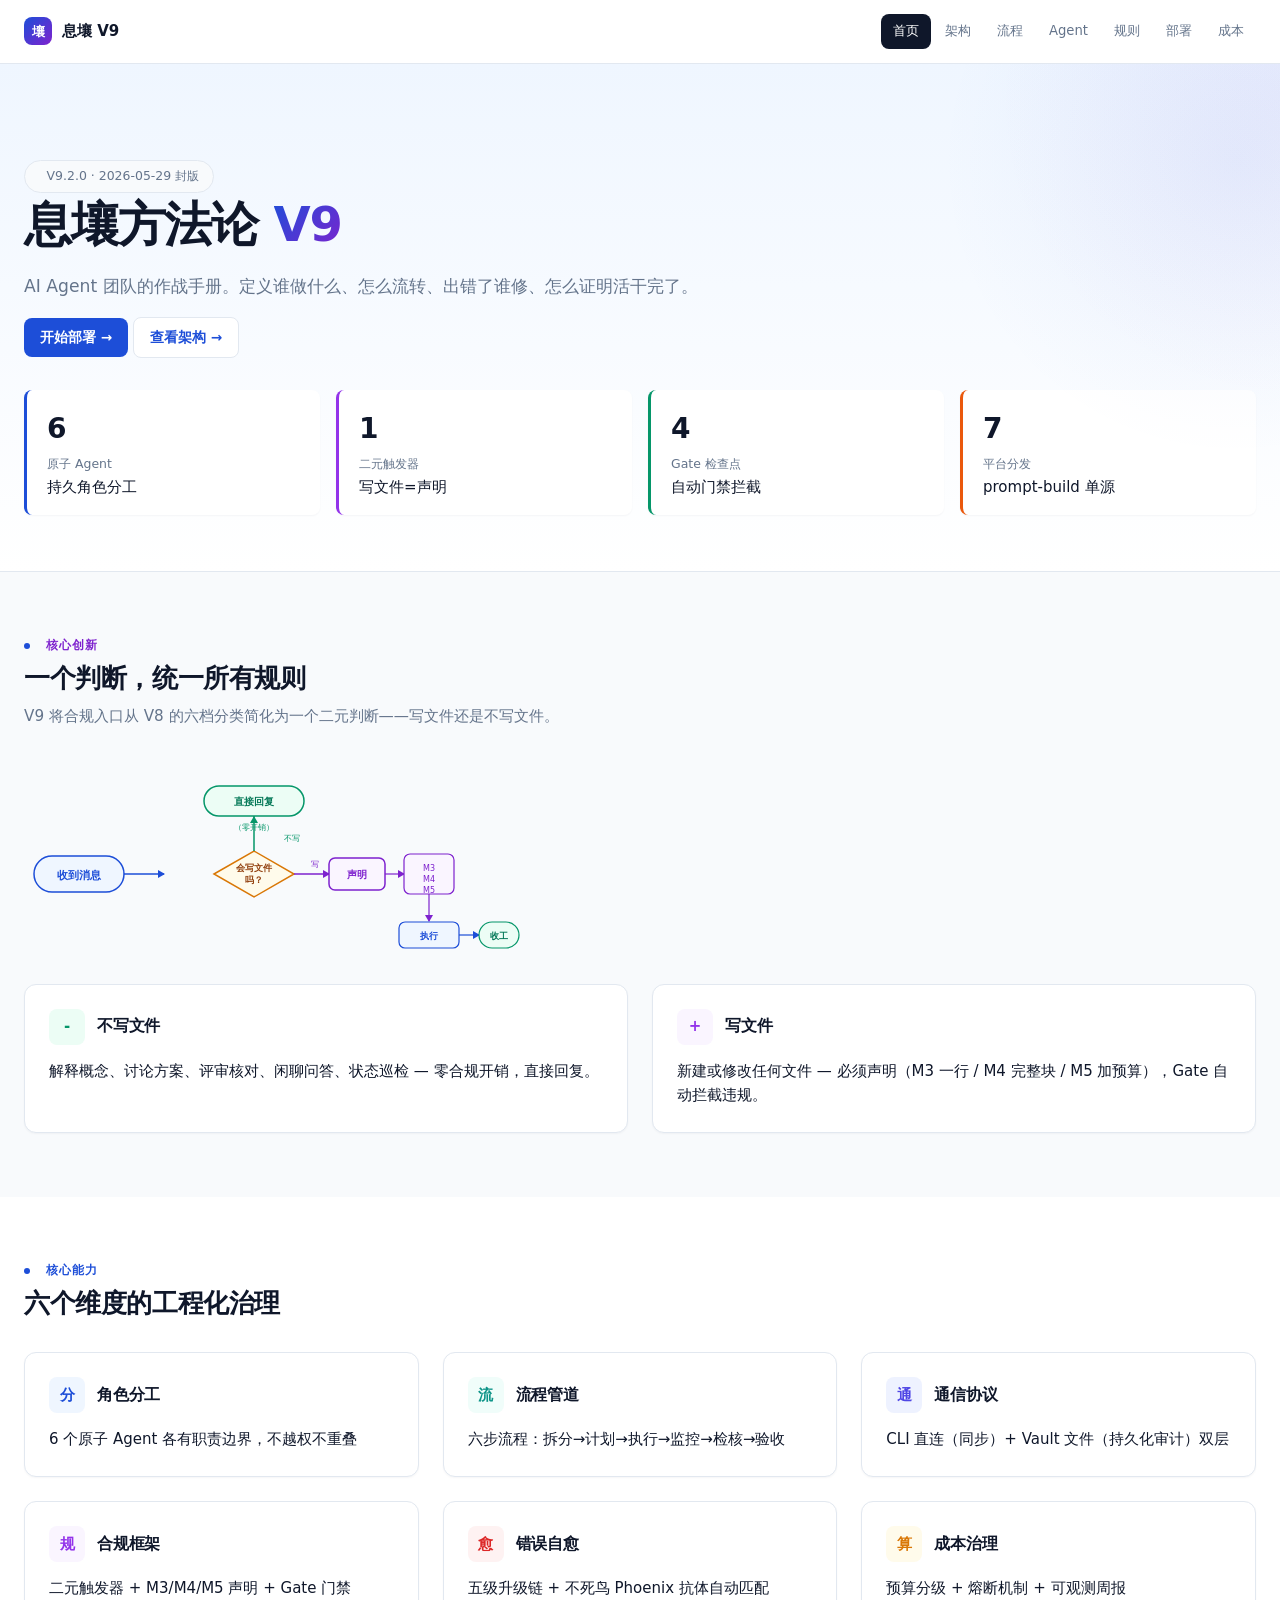
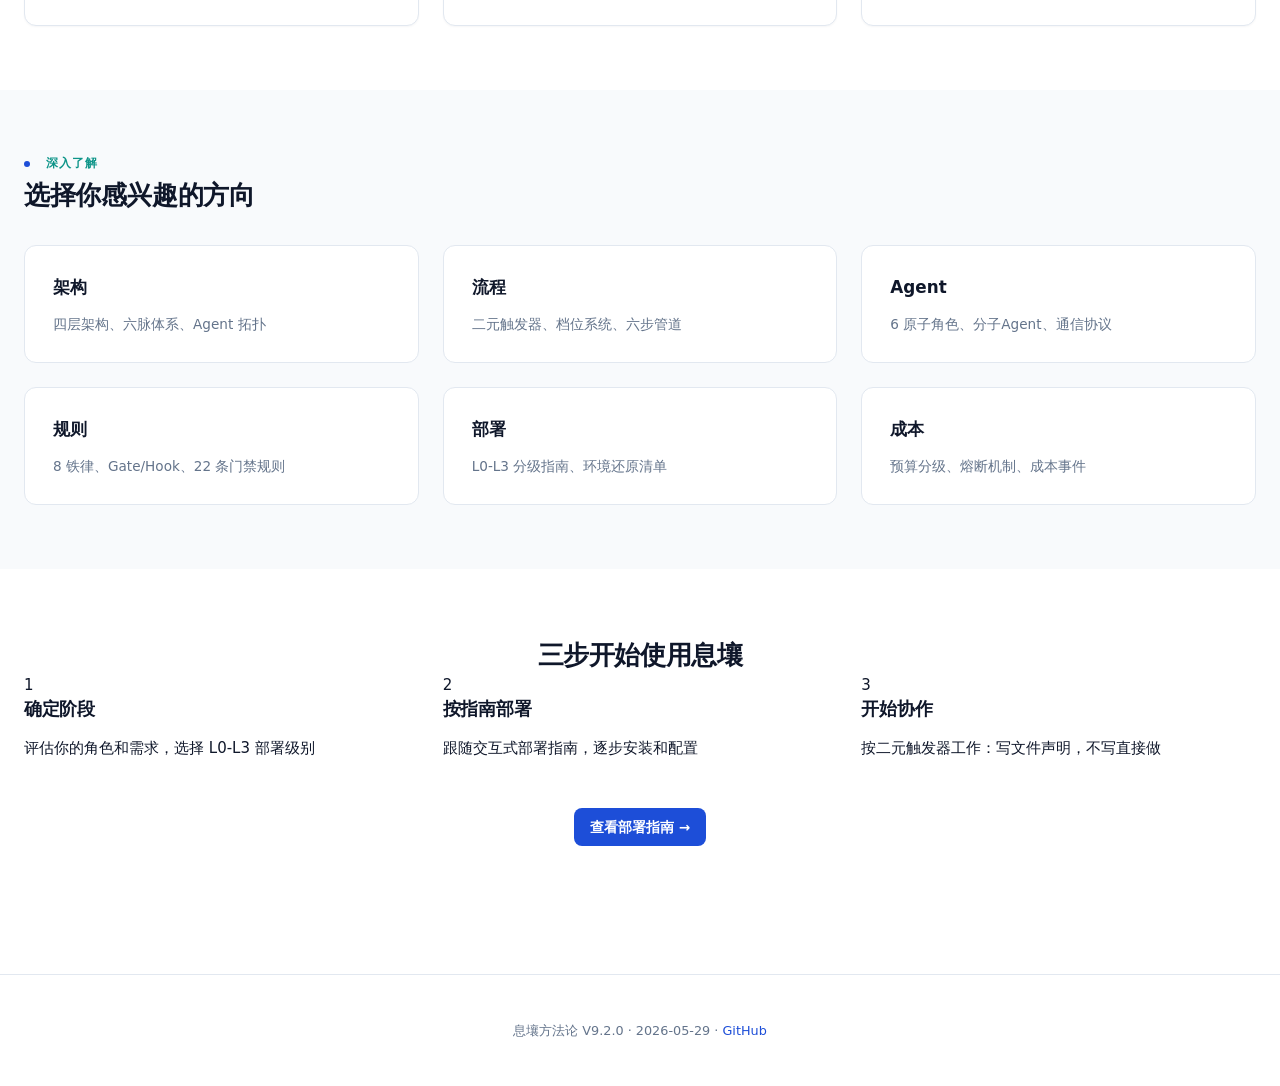
==== index.html @ 425db55f "fix: 修复GitHub Pages路径问题 将所有绝对路径改为相对路径，适配项目子路径部署(/xirang/): - 根页面: /assets/→assets/, /page/→page/ - 子" ====
<!DOCTYPE html>
<html lang="zh-CN">
<head>
  <meta charset="UTF-8">
  <meta name="viewport" content="width=device-width, initial-scale=1.0">
  <title>息壤 V9 — AI Agent 协作方法论</title>
  <meta name="description" content="息壤方法论 V9：AI Agent 团队的作战手册。定义谁做什么、怎么流转、出错了谁修、怎么证明活干完了。">
  <link rel="stylesheet" href="assets/css/shared.css">
</head>
<body data-page="home">

<nav class="nav">
  <div class="nav-inner">
    <a href="./" class="nav-brand">
      <span class="nav-brand-icon">壤</span>
      <span>息壤 V9</span>
    </a>
    <div class="nav-links">
      <a href="./">首页</a>
      <a href="architecture/">架构</a>
      <a href="workflow/">流程</a>
      <a href="agents/">Agent</a>
      <a href="rules/">规则</a>
      <a href="deploy/">部署</a>
      <a href="cost/">成本</a>
    </div>
    <button class="nav-mobile-toggle" aria-label="菜单">&#9776;</button>
  </div>
  <div class="nav-mobile-panel">
    <a href="./">首页</a>
    <a href="architecture/">架构</a>
    <a href="workflow/">流程</a>
    <a href="agents/">Agent</a>
    <a href="rules/">规则</a>
    <a href="deploy/">部署</a>
    <a href="cost/">成本</a>
  </div>
</nav>

<!-- ====== Hero ====== -->
<header class="hero">
  <div class="container">
    <span class="hero-meta">
      <span class="pulse"></span>
      V9.2.0 · 2026-05-29 封版
    </span>
    <h1>息壤方法论 <span class="accent">V9</span></h1>
    <p class="lead">AI Agent 团队的作战手册。定义谁做什么、怎么流转、出错了谁修、怎么证明活干完了。</p>
    <div class="hero-cta">
      <a href="deploy/" class="btn btn-primary">开始部署 →</a>
      <a href="architecture/" class="btn btn-outline">查看架构 →</a>
    </div>
    <div class="hero-stats">
      <div class="hero-stat clr-blue">
        <div class="hero-stat-value">6</div>
        <div class="hero-stat-label">原子 Agent</div>
        <div class="hero-stat-sub">持久角色分工</div>
      </div>
      <div class="hero-stat clr-purple">
        <div class="hero-stat-value">1</div>
        <div class="hero-stat-label">二元触发器</div>
        <div class="hero-stat-sub">写文件=声明</div>
      </div>
      <div class="hero-stat clr-green">
        <div class="hero-stat-value">4</div>
        <div class="hero-stat-label">Gate 检查点</div>
        <div class="hero-stat-sub">自动门禁拦截</div>
      </div>
      <div class="hero-stat clr-orange">
        <div class="hero-stat-value">7</div>
        <div class="hero-stat-label">平台分发</div>
        <div class="hero-stat-sub">prompt-build 单源</div>
      </div>
    </div>
  </div>
</header>

<!-- ====== V9 Core Innovation ====== -->
<section class="section-alt">
  <div class="container">
    <div class="section-header">
      <div>
        <div class="section-eyebrow"><span class="section-eyebrow-dot" style="background:#7e22ce"></span> <span style="color:#7e22ce">核心创新</span></div>
        <h2 class="section-title">一个判断，统一所有规则</h2>
        <p class="section-subtitle">V9 将合规入口从 V8 的六档分类简化为一个二元判断——写文件还是不写文件。</p>
      </div>
    </div>

    <div class="flowchart-container">
      <svg viewBox="0 0 500 200" class="flowchart-svg" xmlns="http://www.w3.org/2000/svg" style="max-width:500px;">
        <!-- 收到消息 -->
        <rect x="10" y="80" width="90" height="36" rx="18" fill="#eff6ff" stroke="#1d4ed8" stroke-width="1.5"/>
        <text x="55" y="103" text-anchor="middle" font-size="11" font-weight="600" fill="#1d4ed8">收到消息</text>

        <!-- Arrow to decision -->
        <line x1="100" y1="98" x2="140" y2="98" stroke="#1d4ed8" stroke-width="1.5"/>
        <polygon points="134,94 134,102 141,98" fill="#1d4ed8"/>

        <!-- Decision diamond -->
        <polygon points="190,98 230,75 270,98 230,121" fill="#fffbeb" stroke="#d97706" stroke-width="1.5"/>
        <text x="230" y="95" text-anchor="middle" font-size="9" font-weight="600" fill="#92400e">会写文件</text>
        <text x="230" y="107" text-anchor="middle" font-size="9" font-weight="600" fill="#92400e">吗？</text>

        <!-- No path (up) -->
        <line x1="230" y1="75" x2="230" y2="40" stroke="#059669" stroke-width="1.5"/>
        <polygon points="226,47 234,47 230,40" fill="#059669"/>
        <rect x="180" y="10" width="100" height="30" rx="15" fill="#ecfdf5" stroke="#059669" stroke-width="1.5"/>
        <text x="230" y="29" text-anchor="middle" font-size="10" font-weight="600" fill="#047857">直接回复</text>
        <text x="260" y="65" font-size="8" fill="#059669" font-weight="500">不写</text>

        <!-- Yes path (right) -->
        <line x1="270" y1="98" x2="305" y2="98" stroke="#7e22ce" stroke-width="1.5"/>
        <polygon points="299,94 299,102 306,98" fill="#7e22ce"/>
        <text x="287" y="91" font-size="8" fill="#7e22ce" font-weight="500">写</text>

        <!-- 声明 -->
        <rect x="305" y="82" width="56" height="32" rx="6" fill="#faf5ff" stroke="#7e22ce" stroke-width="1.5"/>
        <text x="333" y="102" text-anchor="middle" font-size="10" font-weight="600" fill="#7e22ce">声明</text>

        <!-- Arrow to 档位 -->
        <line x1="361" y1="98" x2="380" y2="98" stroke="#7e22ce" stroke-width="1.2"/>
        <polygon points="374,94 374,102 381,98" fill="#7e22ce"/>

        <!-- 档位 -->
        <rect x="380" y="78" width="50" height="40" rx="6" fill="#faf5ff" stroke="#7e22ce" stroke-width="1.2"/>
        <text x="405" y="95" text-anchor="middle" font-size="8" font-weight="500" fill="#7e22ce">M3</text>
        <text x="405" y="106" text-anchor="middle" font-size="8" font-weight="500" fill="#7e22ce">M4</text>
        <text x="405" y="117" text-anchor="middle" font-size="8" font-weight="500" fill="#7e22ce">M5</text>

        <!-- Arrow to 执行 -->
        <line x1="405" y1="118" x2="405" y2="145" stroke="#7e22ce" stroke-width="1.2"/>
        <polygon points="401,139 409,139 405,146" fill="#7e22ce"/>

        <!-- 执行 -->
        <rect x="375" y="146" width="60" height="26" rx="6" fill="#eff6ff" stroke="#1d4ed8" stroke-width="1.2"/>
        <text x="405" y="163" text-anchor="middle" font-size="9" font-weight="600" fill="#1d4ed8">执行</text>

        <!-- Arrow to 收工 -->
        <line x1="435" y1="159" x2="455" y2="159" stroke="#1d4ed8" stroke-width="1.2"/>
        <polygon points="449,155 449,163 456,159" fill="#1d4ed8"/>

        <!-- 收工 -->
        <rect x="455" y="146" width="40" height="26" rx="13" fill="#ecfdf5" stroke="#059669" stroke-width="1.2"/>
        <text x="475" y="163" text-anchor="middle" font-size="9" font-weight="600" fill="#047857">收工</text>

        <!-- Zero-overhead label -->
        <text x="230" y="54" text-anchor="middle" font-size="7.5" fill="#059669">（零开销）</text>
      </svg>
    </div>

    <div class="grid grid-2">
      <div class="card clr-green">
        <div class="card-header">
          <div class="card-icon">-</div>
          <h3 class="card-title">不写文件</h3>
        </div>
        <div class="card-desc">解释概念、讨论方案、评审核对、闲聊问答、状态巡检 — 零合规开销，直接回复。</div>
      </div>
      <div class="card clr-purple">
        <div class="card-header">
          <div class="card-icon">+</div>
          <h3 class="card-title">写文件</h3>
        </div>
        <div class="card-desc">新建或修改任何文件 — 必须声明（M3 一行 / M4 完整块 / M5 加预算），Gate 自动拦截违规。</div>
      </div>
    </div>
  </div>
</section>

<!-- ====== Capabilities Overview ====== -->
<section>
  <div class="container">
    <div class="section-header">
      <div>
        <div class="section-eyebrow"><span class="section-eyebrow-dot" style="background:#1d4ed8"></span> <span style="color:#1d4ed8">核心能力</span></div>
        <h2 class="section-title">六个维度的工程化治理</h2>
      </div>
    </div>

    <div class="grid grid-3">
      <div class="card card-hover clr-blue">
        <div class="card-header">
          <div class="card-icon">分</div>
          <h3 class="card-title">角色分工</h3>
        </div>
        <div class="card-desc">6 个原子 Agent 各有职责边界，不越权不重叠</div>
      </div>
      <div class="card card-hover clr-teal">
        <div class="card-header">
          <div class="card-icon">流</div>
          <h3 class="card-title">流程管道</h3>
        </div>
        <div class="card-desc">六步流程：拆分→计划→执行→监控→检核→验收</div>
      </div>
      <div class="card card-hover clr-indigo">
        <div class="card-header">
          <div class="card-icon">通</div>
          <h3 class="card-title">通信协议</h3>
        </div>
        <div class="card-desc">CLI 直连（同步）+ Vault 文件（持久化审计）双层</div>
      </div>
      <div class="card card-hover clr-purple">
        <div class="card-header">
          <div class="card-icon">规</div>
          <h3 class="card-title">合规框架</h3>
        </div>
        <div class="card-desc">二元触发器 + M3/M4/M5 声明 + Gate 门禁</div>
      </div>
      <div class="card card-hover clr-red">
        <div class="card-header">
          <div class="card-icon">愈</div>
          <h3 class="card-title">错误自愈</h3>
        </div>
        <div class="card-desc">五级升级链 + 不死鸟 Phoenix 抗体自动匹配</div>
      </div>
      <div class="card card-hover clr-amber">
        <div class="card-header">
          <div class="card-icon">算</div>
          <h3 class="card-title">成本治理</h3>
        </div>
        <div class="card-desc">预算分级 + 熔断机制 + 可观测周报</div>
      </div>
    </div>
  </div>
</section>

<!-- ====== Site Navigation Cards ====== -->
<section class="section-alt">
  <div class="container">
    <div class="section-header">
      <div>
        <div class="section-eyebrow"><span class="section-eyebrow-dot" style="background:#0d9488"></span> <span style="color:#0d9488">深入了解</span></div>
        <h2 class="section-title">选择你感兴趣的方向</h2>
      </div>
    </div>

    <div class="grid grid-3">
      <a href="architecture/" class="nav-card clr-blue">
        <div class="nav-card-title">架构</div>
        <div class="nav-card-desc">四层架构、六脉体系、Agent 拓扑</div>
      </a>
      <a href="workflow/" class="nav-card clr-teal">
        <div class="nav-card-title">流程</div>
        <div class="nav-card-desc">二元触发器、档位系统、六步管道</div>
      </a>
      <a href="agents/" class="nav-card clr-indigo">
        <div class="nav-card-title">Agent</div>
        <div class="nav-card-desc">6 原子角色、分子Agent、通信协议</div>
      </a>
      <a href="rules/" class="nav-card clr-purple">
        <div class="nav-card-title">规则</div>
        <div class="nav-card-desc">8 铁律、Gate/Hook、22 条门禁规则</div>
      </a>
      <a href="deploy/" class="nav-card clr-green">
        <div class="nav-card-title">部署</div>
        <div class="nav-card-desc">L0-L3 分级指南、环境还原清单</div>
      </a>
      <a href="cost/" class="nav-card clr-amber">
        <div class="nav-card-title">成本</div>
        <div class="nav-card-desc">预算分级、熔断机制、成本事件</div>
      </a>
    </div>
  </div>
</section>

<!-- ====== Quick Start CTA ====== -->
<section>
  <div class="container">
    <div class="cta-block">
      <h2 class="section-title" style="text-align:center;">三步开始使用息壤</h2>
      <div class="grid grid-3 steps">
        <div class="step-card">
          <div class="step-num">1</div>
          <h3 class="step-title">确定阶段</h3>
          <p class="step-desc">评估你的角色和需求，选择 L0-L3 部署级别</p>
        </div>
        <div class="step-card">
          <div class="step-num">2</div>
          <h3 class="step-title">按指南部署</h3>
          <p class="step-desc">跟随交互式部署指南，逐步安装和配置</p>
        </div>
        <div class="step-card">
          <div class="step-num">3</div>
          <h3 class="step-title">开始协作</h3>
          <p class="step-desc">按二元触发器工作：写文件声明，不写直接做</p>
        </div>
      </div>
      <div style="text-align:center;margin-top:2rem;">
        <a href="deploy/" class="btn btn-primary">查看部署指南 →</a>
      </div>
    </div>
  </div>
</section>

<footer class="footer">
  <div class="container">
    <p>息壤方法论 V9.2.0 · 2026-05-29 · <a href="https://github.com/disturbo/xirang">GitHub</a></p>
  </div>
</footer>

<script src="assets/js/shared.js"></script>
</body>
</html>
---- assets/css/shared.css ----
/* ============================================================
   Xirang V9 Design System — shared.css
   Extracted from V8.5 single-page + new multi-page components
   ============================================================ */

/* ----------------------------------------------------------
   1. Design Tokens
   ---------------------------------------------------------- */
:root {
  --bg:#fff; --bg-soft:#f8fafc; --bg-muted:#f1f5f9;
  --fg:#0f172a; --fg-muted:#64748b; --fg-soft:#94a3b8;
  --border:#e2e8f0; --border-soft:#f1f5f9;
  --primary:#1d4ed8; --primary-soft:#eff6ff;
  --radius:0.5rem; --radius-lg:0.75rem;
  --shadow-xs:0 1px 2px 0 rgba(15,23,42,.04);
  --shadow-sm:0 1px 3px rgba(15,23,42,.06),0 1px 2px rgba(15,23,42,.04);
  --shadow-md:0 6px 16px rgba(15,23,42,.08),0 2px 4px rgba(15,23,42,.04);
}

/* Color Theme Classes */
.clr-blue   { --c-bg:#eff6ff; --c-border:#dbeafe; --c-fg:#1e40af; --c-strong:#1d4ed8; }
.clr-green  { --c-bg:#ecfdf5; --c-border:#d1fae5; --c-fg:#047857; --c-strong:#059669; }
.clr-purple { --c-bg:#faf5ff; --c-border:#f3e8ff; --c-fg:#7e22ce; --c-strong:#9333ea; }
.clr-orange { --c-bg:#fff7ed; --c-border:#ffedd5; --c-fg:#c2410c; --c-strong:#ea580c; }
.clr-red    { --c-bg:#fef2f2; --c-border:#fee2e2; --c-fg:#b91c1c; --c-strong:#dc2626; }
.clr-amber  { --c-bg:#fffbeb; --c-border:#fef3c7; --c-fg:#b45309; --c-strong:#d97706; }
.clr-indigo { --c-bg:#eef2ff; --c-border:#e0e7ff; --c-fg:#4338ca; --c-strong:#4f46e5; }
.clr-teal   { --c-bg:#f0fdfa; --c-border:#ccfbf1; --c-fg:#0f766e; --c-strong:#0d9488; }
.clr-rose   { --c-bg:#fff1f2; --c-border:#ffe4e6; --c-fg:#be123c; --c-strong:#e11d48; }
.clr-slate  { --c-bg:#f8fafc; --c-border:#e2e8f0; --c-fg:#475569; --c-strong:#334155; }

/* ----------------------------------------------------------
   2. Reset & Base
   ---------------------------------------------------------- */
* { box-sizing: border-box; }
html { scroll-behavior: smooth; }

body {
  margin: 0;
  font-family: ui-sans-serif, system-ui, -apple-system, "PingFang SC", "Microsoft YaHei", sans-serif;
  font-size: 15px;
  line-height: 1.65;
  color: var(--fg);
  background: white;
  -webkit-font-smoothing: antialiased;
}

a { color: var(--primary); text-decoration: none; }
a:hover { text-decoration: underline; }

h1, h2, h3, h4, h5, h6 {
  margin: 0;
  line-height: 1.3;
  letter-spacing: -0.015em;
  font-weight: 600;
}

code {
  font-family: ui-monospace, SFMono-Regular, "SF Mono", Menlo, Consolas, monospace;
  background: var(--bg-muted);
  padding: 0.15em 0.4em;
  border-radius: 0.25rem;
  font-size: 0.88em;
}

img { max-width: 100%; display: block; }

/* ----------------------------------------------------------
   3. Navigation (multi-page with hamburger)
   ---------------------------------------------------------- */
.nav {
  position: sticky;
  top: 0;
  z-index: 50;
  background: rgba(255,255,255,0.92);
  backdrop-filter: blur(12px);
  -webkit-backdrop-filter: blur(12px);
  border-bottom: 1px solid var(--border);
}

.nav-inner {
  max-width: 1280px;
  margin: 0 auto;
  padding: 0.875rem 1.5rem;
  display: flex;
  align-items: center;
  gap: 1rem;
}

.nav-brand {
  display: flex;
  align-items: center;
  gap: 0.625rem;
  font-weight: 600;
  text-decoration: none;
  color: var(--fg);
}

.nav-brand-icon {
  width: 1.75rem;
  height: 1.75rem;
  border-radius: var(--radius);
  background: linear-gradient(135deg, #1d4ed8, #7e22ce);
  color: white;
  display: grid;
  place-items: center;
  font-size: 0.8rem;
  font-weight: 700;
}

.nav-links {
  display: flex;
  gap: 0.125rem;
  margin-left: auto;
}

.nav-links a {
  padding: 0.4rem 0.75rem;
  border-radius: var(--radius);
  color: var(--fg-muted);
  font-size: 0.825rem;
  font-weight: 500;
  text-decoration: none;
  transition: background 0.15s, color 0.15s;
}

.nav-links a:hover {
  background: var(--bg-muted);
  color: var(--fg);
  text-decoration: none;
}

.nav-links a.active {
  background: var(--fg);
  color: white;
}

.nav-mobile-toggle {
  display: none;
  border: none;
  background: none;
  padding: 0.4rem;
  cursor: pointer;
  margin-left: auto;
  font-size: 1.25rem;
  color: var(--fg);
}

.nav-mobile-panel {
  display: none;
  flex-direction: column;
  gap: 0.25rem;
  padding: 0.5rem 1.5rem 1rem;
  border-bottom: 1px solid var(--border);
}

.nav.open .nav-mobile-panel {
  display: flex;
}

.nav-mobile-panel a {
  padding: 0.6rem 0.75rem;
  border-radius: var(--radius);
  color: var(--fg-muted);
  font-size: 0.9rem;
  font-weight: 500;
  text-decoration: none;
}

.nav-mobile-panel a:hover { background: var(--bg-muted); color: var(--fg); }
.nav-mobile-panel a.active { background: var(--fg); color: white; }

/* ----------------------------------------------------------
   4. Layout
   ---------------------------------------------------------- */
.container {
  max-width: 1280px;
  margin: 0 auto;
  padding: 0 1.5rem;
}

section {
  padding: 4rem 0;
  scroll-margin-top: 4.5rem;
}

section.section-alt {
  background: var(--bg-soft);
  position: relative;
}

section.section-alt::before {
  content: '';
  position: absolute;
  inset: 0;
  left: 50%;
  width: 100vw;
  transform: translateX(-50%);
  background: inherit;
  z-index: -1;
}

.grid { display: grid; }
.grid-2 { grid-template-columns: repeat(2, 1fr); gap: 1.5rem; }
.grid-3 { grid-template-columns: repeat(3, 1fr); gap: 1.5rem; }
.grid-4 { grid-template-columns: repeat(4, 1fr); gap: 1.5rem; }

/* ----------------------------------------------------------
   5. Hero Section
   ---------------------------------------------------------- */
.hero {
  padding: 4.5rem 0 3.5rem;
  background: linear-gradient(180deg, var(--primary-soft) 0%, white 100%);
  border-bottom: 1px solid var(--border);
  overflow: hidden;
  position: relative;
}

.hero::before {
  content: '';
  position: absolute;
  top: -40%;
  right: -20%;
  width: 600px;
  height: 600px;
  background: radial-gradient(circle, rgba(29,78,216,0.06) 0%, transparent 70%),
              radial-gradient(circle at 60% 40%, rgba(126,34,206,0.04) 0%, transparent 60%);
  pointer-events: none;
}

.hero h1 {
  font-size: clamp(2rem, 4.5vw, 3rem);
  font-weight: 700;
  letter-spacing: -0.025em;
}

.hero h1 .accent {
  background: linear-gradient(135deg, #1d4ed8, #7e22ce);
  -webkit-background-clip: text;
  -webkit-text-fill-color: transparent;
  background-clip: text;
}

.hero .lead {
  font-size: 1.075rem;
  color: var(--fg-muted);
  max-width: 44rem;
  margin-top: 1rem;
}

.hero-stats {
  display: grid;
  grid-template-columns: repeat(4, 1fr);
  gap: 1rem;
  margin-top: 2rem;
}

.hero-stat {
  background: white;
  border-left: 3px solid var(--c-strong, var(--primary));
  padding: 1rem 1.25rem;
  border-radius: var(--radius);
  box-shadow: var(--shadow-xs);
}

.hero-stat-value {
  font-size: 1.75rem;
  font-weight: 700;
  letter-spacing: -0.02em;
}

.hero-stat-label {
  font-size: 0.78rem;
  color: var(--fg-muted);
  margin-top: 0.125rem;
}

.hero-meta {
  display: inline-flex;
  align-items: center;
  gap: 0.5rem;
  padding: 0.35rem 0.85rem;
  border-radius: 9999px;
  background: var(--bg-soft);
  border: 1px solid var(--border);
  font-size: 0.78rem;
  color: var(--fg-muted);
  margin-top: 1.5rem;
}

.hero-meta .pulse-dot {
  width: 8px;
  height: 8px;
  border-radius: 50%;
  background: #10b981;
  animation: pulse 2s infinite;
}

/* ----------------------------------------------------------
   6. Section Headers
   ---------------------------------------------------------- */
.section-header {
  display: flex;
  align-items: flex-start;
  justify-content: space-between;
  margin-bottom: 2rem;
}

.section-eyebrow {
  text-transform: uppercase;
  font-size: 0.74rem;
  font-weight: 600;
  letter-spacing: 0.08em;
  color: var(--fg-muted);
  display: flex;
  align-items: center;
  gap: 0.5rem;
}

.section-eyebrow::before {
  content: '';
  width: 6px;
  height: 6px;
  border-radius: 50%;
  background: var(--c-strong, var(--primary));
}

.section-title {
  font-size: 1.625rem;
  font-weight: 700;
  margin-top: 0.375rem;
}

.section-subtitle {
  color: var(--fg-muted);
  font-size: 0.95rem;
  max-width: 56rem;
  margin-top: 0.5rem;
}

/* ----------------------------------------------------------
   7. Cards
   ---------------------------------------------------------- */
.card {
  background: white;
  border: 1px solid var(--border);
  border-radius: var(--radius-lg);
  padding: 1.5rem;
  box-shadow: var(--shadow-xs);
}

.card-hover {
  transition: transform 0.2s, box-shadow 0.2s;
}

.card-hover:hover {
  transform: translateY(-2px);
  box-shadow: var(--shadow-md);
}

.card-header {
  display: flex;
  align-items: center;
  gap: 0.75rem;
  margin-bottom: 0.875rem;
}

.card-icon {
  width: 2.25rem;
  height: 2.25rem;
  border-radius: var(--radius);
  display: grid;
  place-items: center;
  background: var(--c-bg, var(--bg-soft));
  color: var(--c-strong, var(--primary));
  font-weight: 700;
}

.card-title {
  font-size: 1rem;
  font-weight: 600;
}

/* ----------------------------------------------------------
   8. Buttons & Badges
   ---------------------------------------------------------- */
.btn {
  display: inline-flex;
  align-items: center;
  gap: 0.375rem;
  padding: 0.5rem 1rem;
  border-radius: var(--radius);
  font-weight: 600;
  font-size: 0.85rem;
  border: none;
  cursor: pointer;
  transition: background 0.15s, box-shadow 0.15s;
  text-decoration: none;
}

.btn-primary {
  background: var(--primary);
  color: white;
}

.btn-primary:hover {
  background: #1e40af;
  text-decoration: none;
}

.btn-outline {
  border: 1px solid var(--border);
  background: white;
  color: var(--primary);
}

.btn-outline:hover {
  background: var(--primary);
  color: white;
  border-color: var(--primary);
  text-decoration: none;
}

.badge {
  display: inline-flex;
  align-items: center;
  padding: 0.25rem 0.5rem;
  border-radius: 9999px;
  font-size: 0.7rem;
  font-weight: 600;
}

.tag {
  display: inline-flex;
  align-items: center;
  padding: 0.3rem 0.625rem;
  border-radius: 9999px;
  font-size: 0.75rem;
  font-weight: 600;
  background: var(--c-bg, var(--bg-soft));
  color: var(--c-fg, var(--fg-muted));
  border: 1px solid var(--c-border, var(--border));
}

/* ----------------------------------------------------------
   9. Tables
   ---------------------------------------------------------- */
.table-wrap {
  overflow-x: auto;
  border: 1px solid var(--border);
  border-radius: var(--radius-lg);
}

table {
  width: 100%;
  border-collapse: collapse;
}

th {
  text-transform: uppercase;
  font-size: 0.7rem;
  font-weight: 600;
  letter-spacing: 0.04em;
  background: var(--bg-soft);
  padding: 0.75rem;
  text-align: left;
  color: var(--fg-muted);
}

td {
  padding: 0.75rem;
  border-top: 1px solid var(--border);
  font-size: 0.88rem;
}

/* ----------------------------------------------------------
   10. Flow Tabs
   ---------------------------------------------------------- */
.flow-tabs {
  display: flex;
  gap: 0.25rem;
  border-bottom: 1px solid var(--border);
  overflow-x: auto;
  padding-bottom: 0;
}

.flow-tab {
  padding: 0.6rem 1rem;
  border-radius: var(--radius) var(--radius) 0 0;
  color: var(--fg-muted);
  font-size: 0.85rem;
  font-weight: 500;
  cursor: pointer;
  white-space: nowrap;
  border: 1px solid transparent;
  border-bottom: none;
  background: none;
}

.flow-tab:hover { color: var(--fg); }

.flow-tab.active {
  background: white;
  border-color: var(--border);
  color: var(--primary);
  font-weight: 600;
}

.flow-pane { display: none; padding-top: 1.25rem; }
.flow-pane.active { display: block; }

/* ----------------------------------------------------------
   11. Split View
   ---------------------------------------------------------- */
.splitview {
  display: grid;
  grid-template-columns: 240px 1fr;
  border: 1px solid var(--border);
  border-radius: var(--radius-lg);
  overflow: hidden;
}

.sv-sidebar {
  background: var(--bg-soft);
  border-right: 1px solid var(--border);
  padding: 0.5rem;
}

.sv-item {
  padding: 0.6rem 0.75rem;
  border-radius: var(--radius);
  cursor: pointer;
  color: var(--fg-muted);
  font-size: 0.85rem;
  font-weight: 500;
  transition: background 0.1s;
}

.sv-item:hover { background: var(--bg-muted); color: var(--fg); }

.sv-item.active {
  background: white;
  box-shadow: var(--shadow-xs);
  color: var(--primary);
  font-weight: 600;
}

.sv-detail { padding: 1.5rem; }
.sv-pane { display: none; }
.sv-pane.active { display: block; }

/* ----------------------------------------------------------
   12. Accordion
   ---------------------------------------------------------- */
.accordion {
  border: 1px solid var(--border);
  border-radius: var(--radius-lg);
  overflow: hidden;
}

.accordion-item {
  border-bottom: 1px solid var(--border);
}

.accordion-item:last-child { border-bottom: none; }

.accordion-header {
  display: flex;
  align-items: center;
  justify-content: space-between;
  padding: 1rem 1.25rem;
  cursor: pointer;
  font-weight: 600;
  font-size: 0.95rem;
  background: white;
  transition: background 0.15s;
}

.accordion-header:hover { background: var(--bg-soft); }

.accordion-header::after {
  content: '+';
  font-size: 1.25rem;
  color: var(--fg-muted);
  transition: transform 0.2s;
}

.accordion-item.open .accordion-header::after { content: '\2212'; }

.accordion-body {
  display: none;
  padding: 0 1.25rem 1.25rem;
}

.accordion-item.open .accordion-body {
  display: block;
  animation: slideDown 0.2s ease;
}

/* ----------------------------------------------------------
   13. Level Cards (deploy page)
   ---------------------------------------------------------- */
.level-cards {
  display: grid;
  grid-template-columns: repeat(4, 1fr);
  gap: 1rem;
  margin-bottom: 2rem;
}

.level-card {
  background: white;
  border: 2px solid var(--border);
  border-radius: var(--radius-lg);
  padding: 1.5rem;
  cursor: pointer;
  transition: all 0.2s;
  text-align: center;
}

.level-card:hover {
  border-color: var(--primary);
  transform: translateY(-2px);
  box-shadow: var(--shadow-md);
}

.level-card.active {
  border-color: var(--primary);
  background: var(--primary-soft);
  box-shadow: 0 0 0 3px rgba(29,78,216,0.1);
}

.level-card-level { font-size: 1.5rem; font-weight: 700; color: var(--primary); }
.level-card-name { font-size: 1.1rem; font-weight: 600; margin: 0.5rem 0 0.25rem; }
.level-card-time { font-size: 0.8rem; color: var(--fg-muted); }
.level-card-desc { font-size: 0.85rem; color: var(--fg-muted); margin-top: 0.5rem; }

.level-detail { display: none; }
.level-detail.active { display: block; animation: slideDown 0.3s ease; }

/* ----------------------------------------------------------
   14. Progress Bar
   ---------------------------------------------------------- */
.progress-track {
  height: 6px;
  background: var(--bg-muted);
  border-radius: 3px;
  margin: 1rem 0;
  overflow: hidden;
}

.progress-fill {
  height: 100%;
  background: linear-gradient(90deg, var(--primary), #7e22ce);
  border-radius: 3px;
  transition: width 0.3s ease;
}

.progress-info {
  display: flex;
  justify-content: space-between;
  font-size: 0.8rem;
  color: var(--fg-muted);
  margin-bottom: 0.25rem;
}

/* ----------------------------------------------------------
   15. Platform Toggle
   ---------------------------------------------------------- */
.platform-toggle-group {
  display: inline-flex;
  border: 1px solid var(--border);
  border-radius: var(--radius);
  overflow: hidden;
}

.platform-toggle {
  padding: 0.4rem 1rem;
  border: none;
  background: white;
  font-size: 0.85rem;
  font-weight: 500;
  cursor: pointer;
  transition: all 0.15s;
}

.platform-toggle.active {
  background: var(--fg);
  color: white;
}

/* ----------------------------------------------------------
   16. Checklist
   ---------------------------------------------------------- */
.checklist {
  list-style: none;
  padding: 0;
  margin: 1rem 0;
}

.checklist-item {
  display: flex;
  align-items: flex-start;
  gap: 0.75rem;
  padding: 0.75rem 0;
  border-bottom: 1px solid var(--border-soft);
}

.checklist-item:last-child { border-bottom: none; }

.checklist-item input[type="checkbox"] {
  margin-top: 0.2rem;
  width: 1.1rem;
  height: 1.1rem;
  accent-color: var(--primary);
}

.checklist-item label {
  font-size: 0.9rem;
  line-height: 1.5;
  cursor: pointer;
}

.checklist-item.done label {
  color: var(--fg-muted);
  text-decoration: line-through;
}

/* ----------------------------------------------------------
   17. Navigation Card (homepage)
   ---------------------------------------------------------- */
.nav-card {
  background: white;
  border: 1px solid var(--border);
  border-radius: var(--radius-lg);
  padding: 1.75rem;
  display: flex;
  flex-direction: column;
  gap: 0.75rem;
  transition: all 0.2s;
  text-decoration: none;
  color: inherit;
}

.nav-card:hover {
  transform: translateY(-3px);
  box-shadow: var(--shadow-md);
  border-color: var(--c-border, var(--border));
  text-decoration: none;
}

.nav-card-icon {
  width: 2.5rem;
  height: 2.5rem;
  border-radius: var(--radius);
  background: var(--c-bg, var(--bg-soft));
  color: var(--c-strong, var(--primary));
  display: grid;
  place-items: center;
  font-size: 1.1rem;
  font-weight: 700;
}

.nav-card-title { font-size: 1.05rem; font-weight: 600; }
.nav-card-desc { font-size: 0.85rem; color: var(--fg-muted); line-height: 1.5; }

/* ----------------------------------------------------------
   18. Footer
   ---------------------------------------------------------- */
.footer {
  padding: 2rem 0;
  border-top: 1px solid var(--border);
  margin-top: 4rem;
  text-align: center;
  color: var(--fg-muted);
  font-size: 0.8rem;
}

.footer a { color: var(--primary); }

/* ----------------------------------------------------------
   19. Utility Classes
   ---------------------------------------------------------- */
.text-center { text-align: center; }
.text-muted { color: var(--fg-muted); }
.mt-1 { margin-top: 0.5rem; }
.mt-2 { margin-top: 1rem; }
.mt-3 { margin-top: 1.5rem; }
.mt-4 { margin-top: 2rem; }
.mb-2 { margin-bottom: 1rem; }
.hidden { display: none; }

/* ----------------------------------------------------------
   20. Animations
   ---------------------------------------------------------- */
@keyframes slideDown {
  from { opacity: 0; transform: translateY(-10px); }
  to { opacity: 1; transform: translateY(0); }
}

@keyframes pulse {
  0%, 100% { box-shadow: 0 0 0 4px rgba(16,185,129,.18); }
  50% { box-shadow: 0 0 0 6px rgba(16,185,129,.25); }
}

/* ----------------------------------------------------------
   21. Responsive Breakpoints
   ---------------------------------------------------------- */
@media (max-width: 1024px) {
  .grid-3 { grid-template-columns: repeat(2, 1fr); }
  .grid-4 { grid-template-columns: repeat(2, 1fr); }
  .splitview { grid-template-columns: 1fr; }
  .sv-sidebar { border-right: none; border-bottom: 1px solid var(--border); }
}

@media (max-width: 768px) {
  .nav-links { display: none; }
  .nav-mobile-toggle { display: block; }
  .hero-stats { grid-template-columns: repeat(2, 1fr); }
  .grid-2 { grid-template-columns: 1fr; }
  .level-cards { grid-template-columns: repeat(2, 1fr); }
  .hero { padding: 3rem 0 2.5rem; }
  .hero h1 { font-size: clamp(1.75rem, 5vw, 2.25rem); }
  section { padding: 2.5rem 0; }
}

@media (max-width: 640px) {
  .level-cards { grid-template-columns: 1fr; }
  .grid-3, .grid-4 { grid-template-columns: 1fr; }
  .flow-tabs { overflow-x: auto; -webkit-overflow-scrolling: touch; }
  .container { padding: 0 1rem; }
  .nav-inner { padding: 0.75rem 1rem; }
}
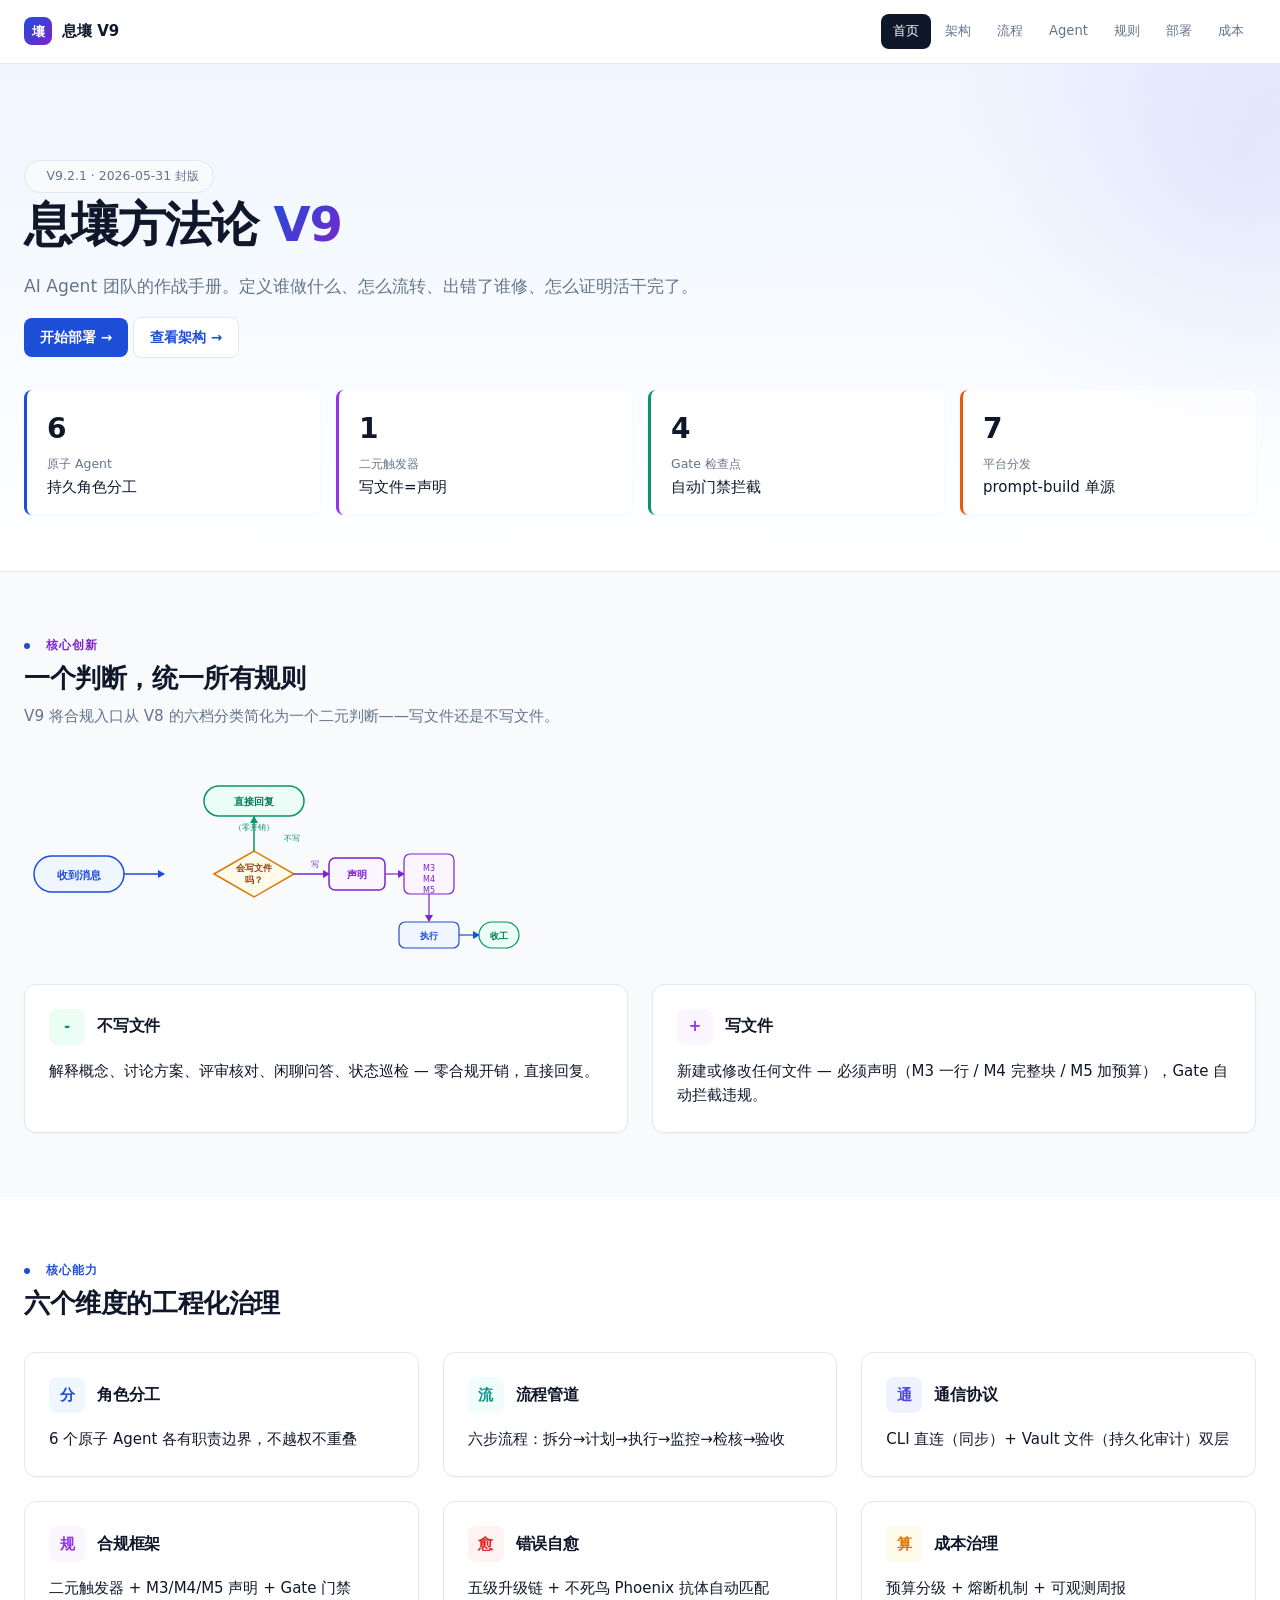
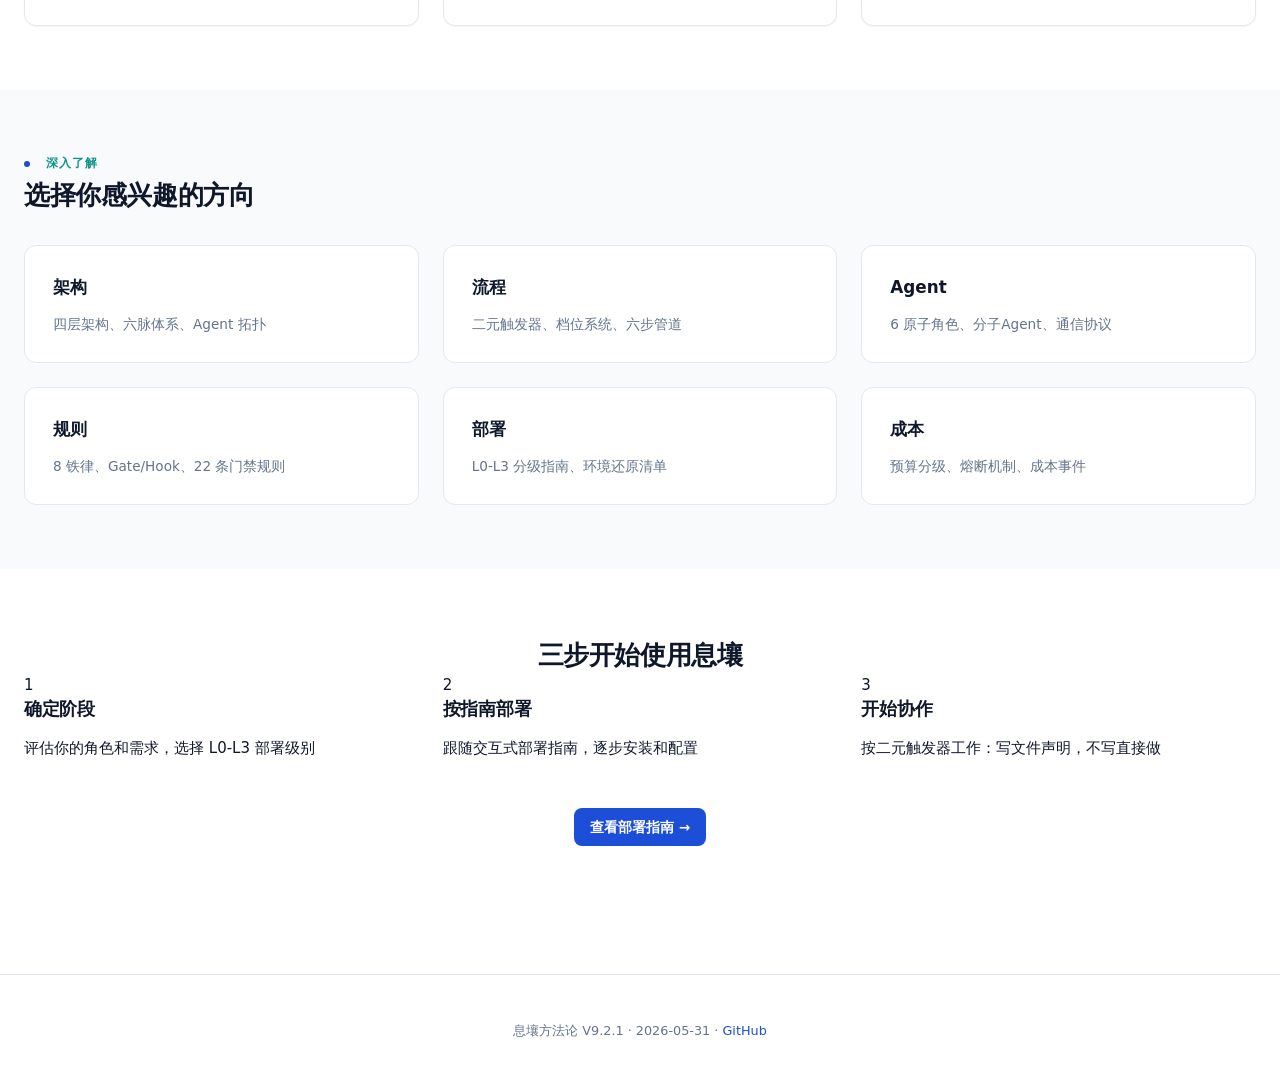
==== commit 29762d4c: "feat(v9.2.1): 全站更新至V9.2.1 — 三阶段成本事件/Hook参数化/模型降级链 - index: 版本号升级 V9.2.0 → V9.2.1 (2026-05-31) - cost" ====
--- a/index.html
+++ b/index.html
@@ -42,7 +42,7 @@
   <div class="container">
     <span class="hero-meta">
       <span class="pulse"></span>
-      V9.2.0 · 2026-05-29 封版
+      V9.2.1 · 2026-05-31 封版
     </span>
     <h1>息壤方法论 <span class="accent">V9</span></h1>
     <p class="lead">AI Agent 团队的作战手册。定义谁做什么、怎么流转、出错了谁修、怎么证明活干完了。</p>
@@ -294,7 +294,7 @@
 
 <footer class="footer">
   <div class="container">
-    <p>息壤方法论 V9.2.0 · 2026-05-29 · <a href="https://github.com/disturbo/xirang">GitHub</a></p>
+    <p>息壤方法论 V9.2.1 · 2026-05-31 · <a href="https://github.com/disturbo/xirang">GitHub</a></p>
   </div>
 </footer>
 
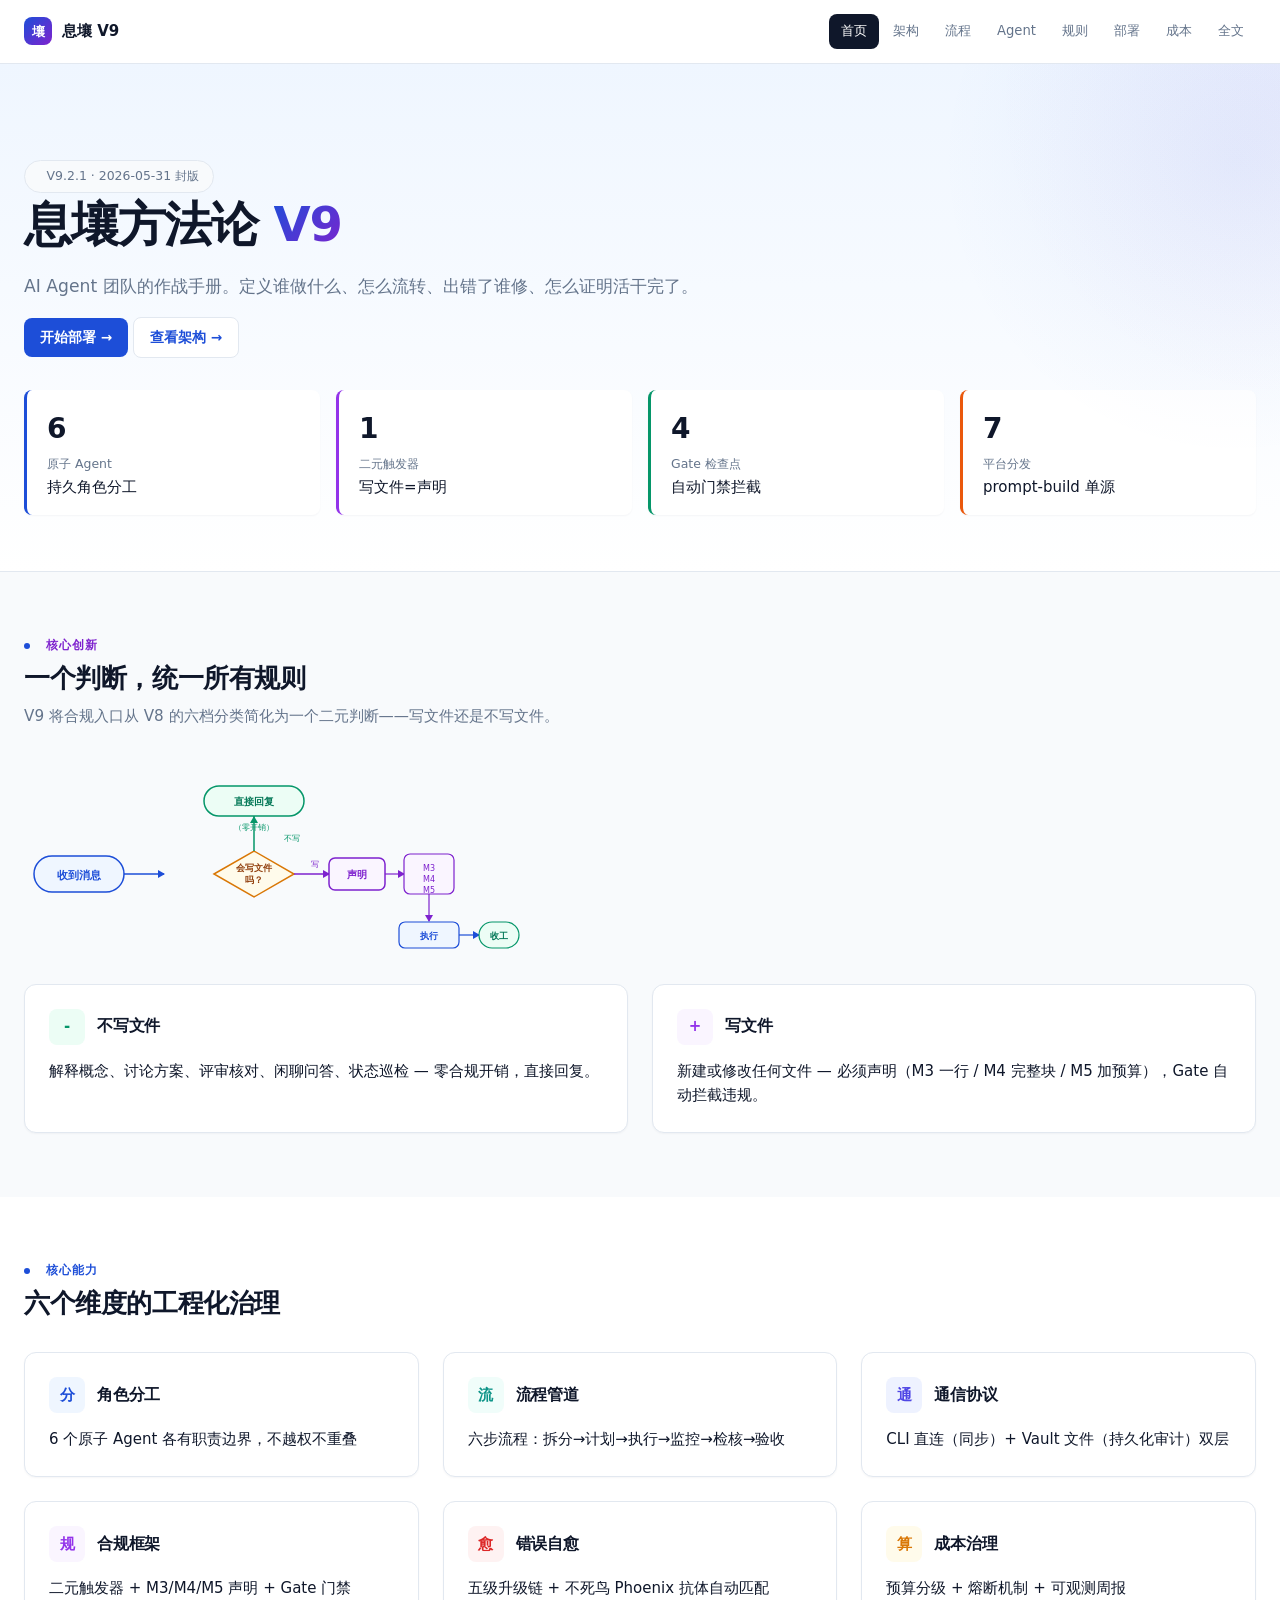
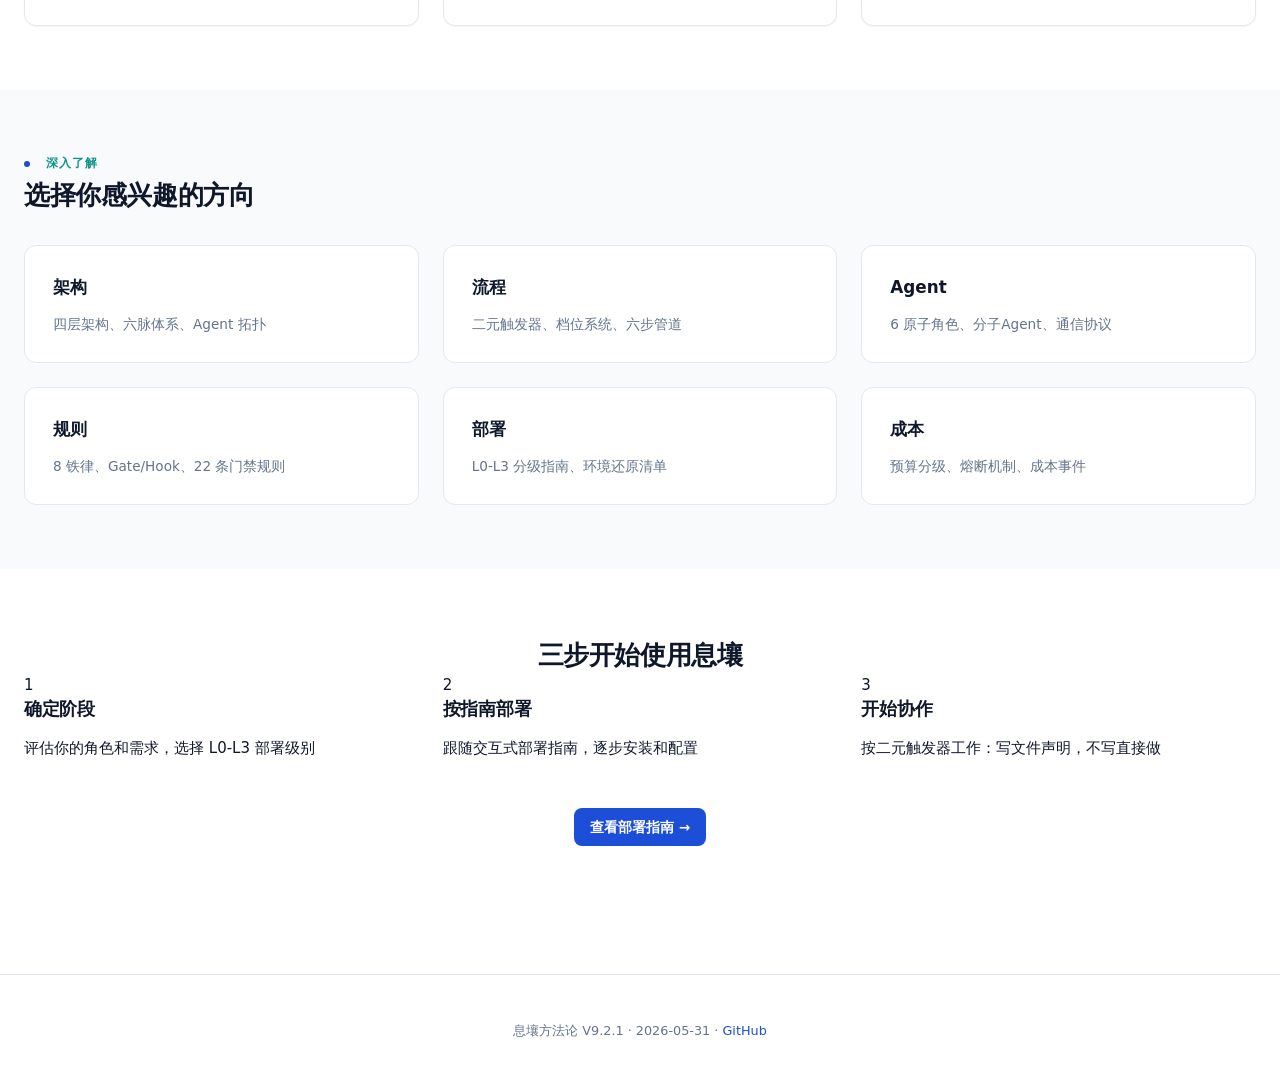
==== commit f90d621f: "feat(methodology): 添加 V9 方法论全文页面 - 新增 methodology/index.html：完整 16 章 + 2 附录，左侧 TOC 导航 - 所有页面导航栏增加「全文" ====
--- a/index.html
+++ b/index.html
@@ -23,6 +23,7 @@
       <a href="rules/">规则</a>
       <a href="deploy/">部署</a>
       <a href="cost/">成本</a>
+      <a href="methodology/">全文</a>
     </div>
     <button class="nav-mobile-toggle" aria-label="菜单">&#9776;</button>
   </div>
@@ -34,6 +35,7 @@
     <a href="rules/">规则</a>
     <a href="deploy/">部署</a>
     <a href="cost/">成本</a>
+    <a href="methodology/">全文</a>
   </div>
 </nav>
 
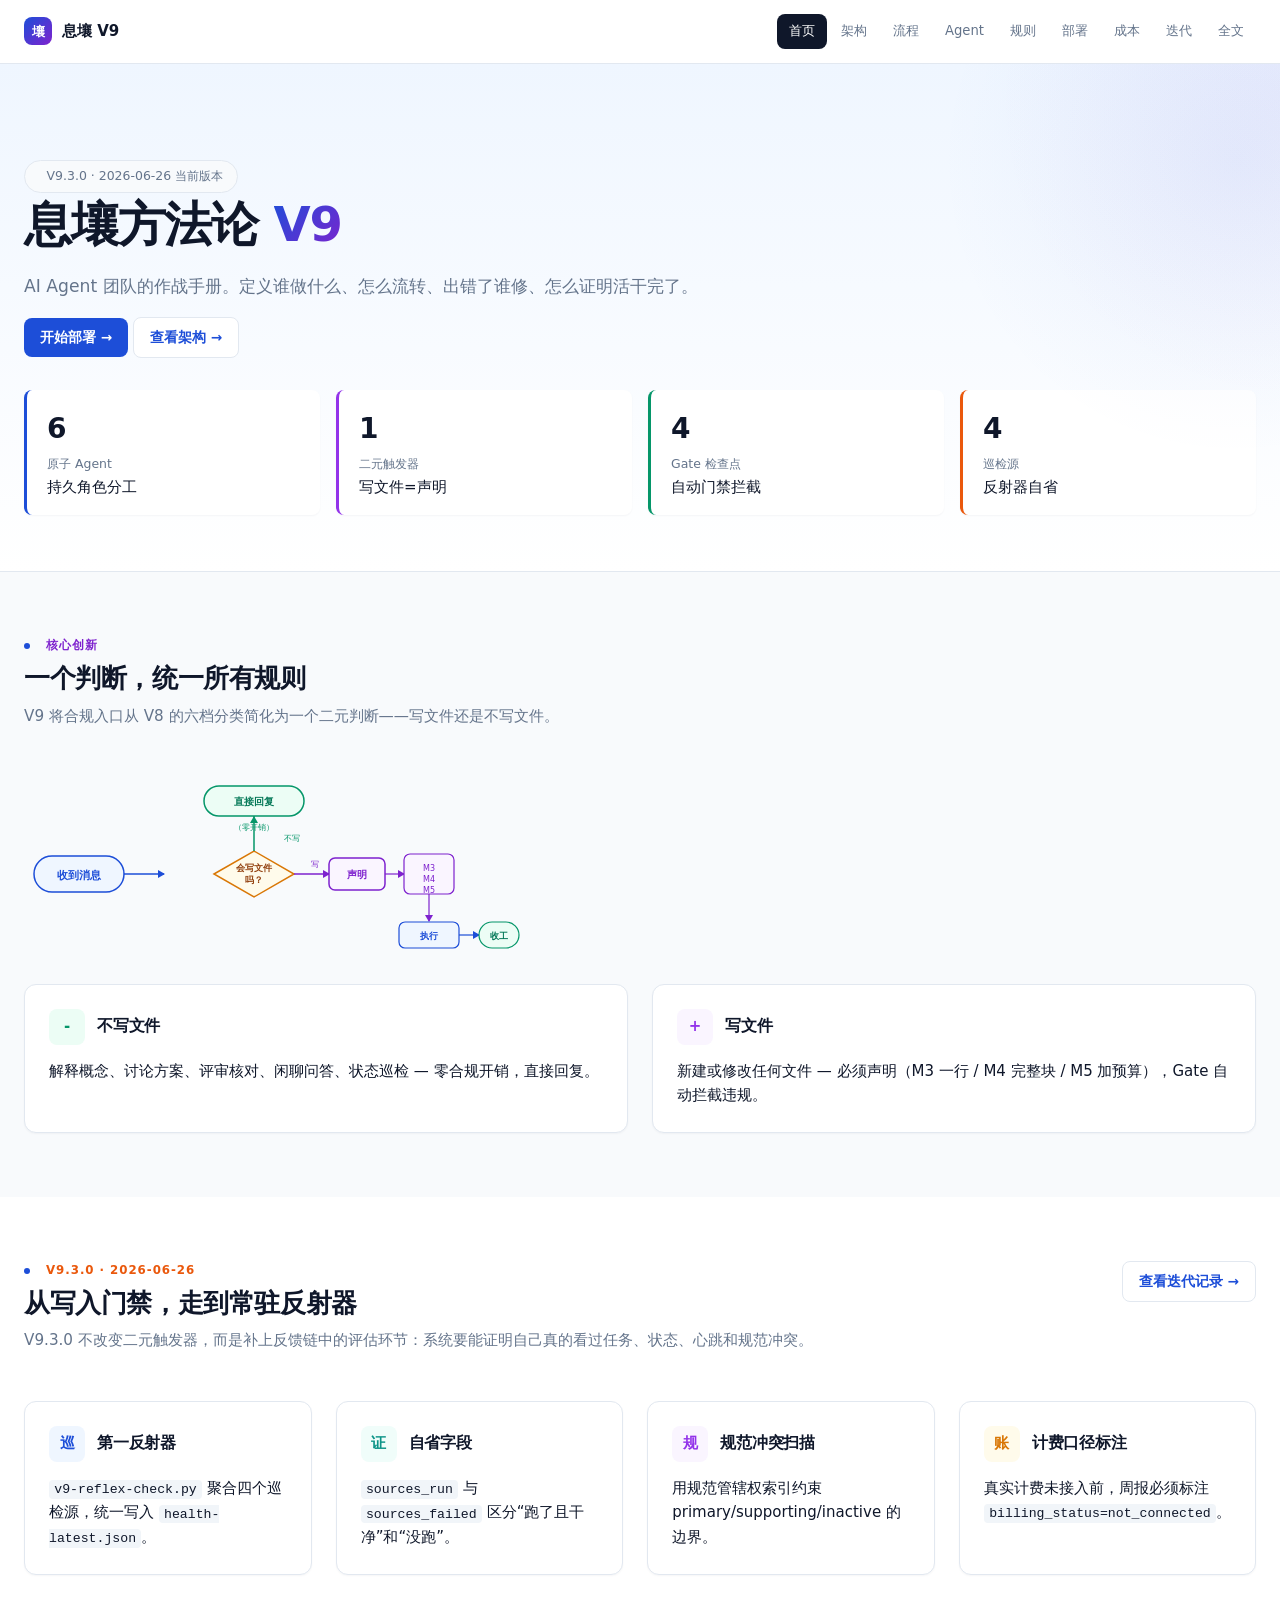
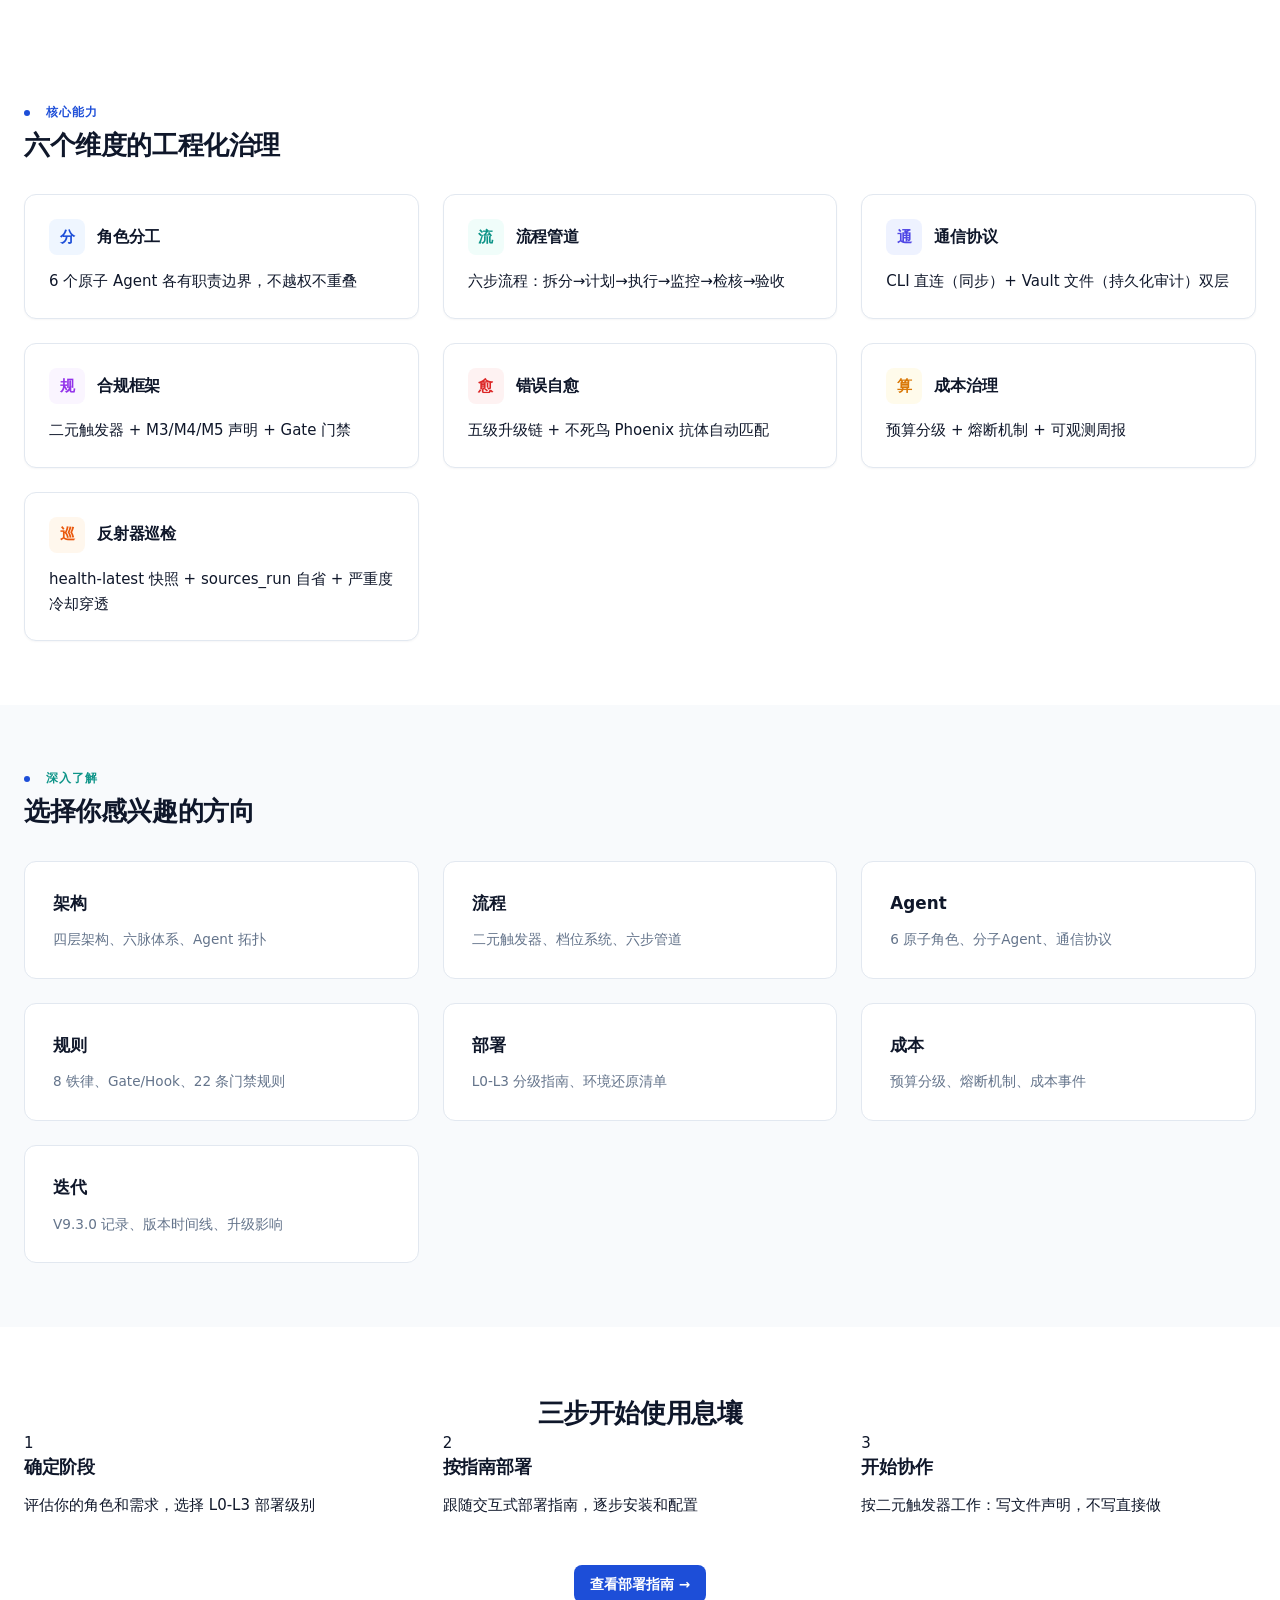
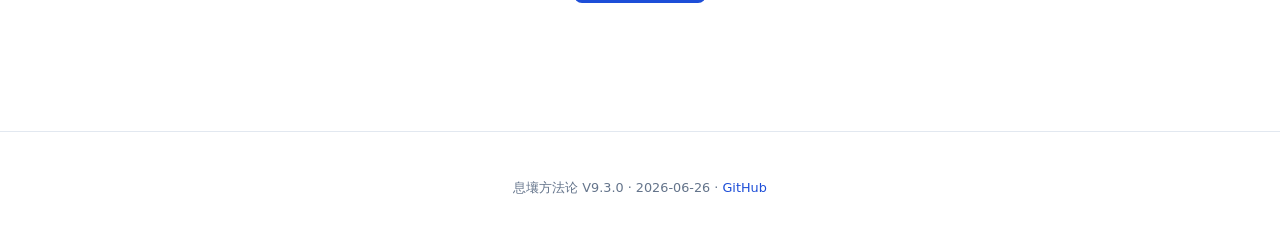
==== commit a235d189: "docs: update site for V9.3.0" ====
--- a/index.html
+++ b/index.html
@@ -23,6 +23,7 @@
       <a href="rules/">规则</a>
       <a href="deploy/">部署</a>
       <a href="cost/">成本</a>
+      <a href="releases/">迭代</a>
       <a href="methodology/">全文</a>
     </div>
     <button class="nav-mobile-toggle" aria-label="菜单">&#9776;</button>
@@ -35,7 +36,8 @@
     <a href="rules/">规则</a>
     <a href="deploy/">部署</a>
     <a href="cost/">成本</a>
-    <a href="methodology/">全文</a>
+    <a href="releases/">迭代</a>
+      <a href="methodology/">全文</a>
   </div>
 </nav>
 
@@ -44,7 +46,7 @@
   <div class="container">
     <span class="hero-meta">
       <span class="pulse"></span>
-      V9.2.1 · 2026-05-31 封版
+      V9.3.0 · 2026-06-26 当前版本
     </span>
     <h1>息壤方法论 <span class="accent">V9</span></h1>
     <p class="lead">AI Agent 团队的作战手册。定义谁做什么、怎么流转、出错了谁修、怎么证明活干完了。</p>
@@ -69,9 +71,9 @@
         <div class="hero-stat-sub">自动门禁拦截</div>
       </div>
       <div class="hero-stat clr-orange">
-        <div class="hero-stat-value">7</div>
-        <div class="hero-stat-label">平台分发</div>
-        <div class="hero-stat-sub">prompt-build 单源</div>
+        <div class="hero-stat-value">4</div>
+        <div class="hero-stat-label">巡检源</div>
+        <div class="hero-stat-sub">反射器自省</div>
       </div>
     </div>
   </div>
@@ -169,6 +171,51 @@
   </div>
 </section>
 
+<!-- ====== V9.3.0 Release ====== -->
+<section>
+  <div class="container">
+    <div class="section-header">
+      <div>
+        <div class="section-eyebrow"><span class="section-eyebrow-dot" style="background:#ea580c"></span> <span style="color:#ea580c">V9.3.0 · 2026-06-26</span></div>
+        <h2 class="section-title">从写入门禁，走到常驻反射器</h2>
+        <p class="section-subtitle">V9.3.0 不改变二元触发器，而是补上反馈链中的评估环节：系统要能证明自己真的看过任务、状态、心跳和规范冲突。</p>
+      </div>
+      <a href="releases/" class="btn btn-outline">查看迭代记录 →</a>
+    </div>
+
+    <div class="grid grid-4">
+      <div class="card clr-blue">
+        <div class="card-header">
+          <div class="card-icon">巡</div>
+          <h3 class="card-title">第一反射器</h3>
+        </div>
+        <div class="card-desc"><code>v9-reflex-check.py</code> 聚合四个巡检源，统一写入 <code>health-latest.json</code>。</div>
+      </div>
+      <div class="card clr-teal">
+        <div class="card-header">
+          <div class="card-icon">证</div>
+          <h3 class="card-title">自省字段</h3>
+        </div>
+        <div class="card-desc"><code>sources_run</code> 与 <code>sources_failed</code> 区分“跑了且干净”和“没跑”。</div>
+      </div>
+      <div class="card clr-purple">
+        <div class="card-header">
+          <div class="card-icon">规</div>
+          <h3 class="card-title">规范冲突扫描</h3>
+        </div>
+        <div class="card-desc">用规范管辖权索引约束 primary/supporting/inactive 的边界。</div>
+      </div>
+      <div class="card clr-amber">
+        <div class="card-header">
+          <div class="card-icon">账</div>
+          <h3 class="card-title">计费口径标注</h3>
+        </div>
+        <div class="card-desc">真实计费未接入前，周报必须标注 <code>billing_status=not_connected</code>。</div>
+      </div>
+    </div>
+  </div>
+</section>
+
 <!-- ====== Capabilities Overview ====== -->
 <section>
   <div class="container">
@@ -222,6 +269,13 @@
         </div>
         <div class="card-desc">预算分级 + 熔断机制 + 可观测周报</div>
       </div>
+      <div class="card card-hover clr-orange">
+        <div class="card-header">
+          <div class="card-icon">巡</div>
+          <h3 class="card-title">反射器巡检</h3>
+        </div>
+        <div class="card-desc">health-latest 快照 + sources_run 自省 + 严重度冷却穿透</div>
+      </div>
     </div>
   </div>
 </section>
@@ -260,6 +314,10 @@
       <a href="cost/" class="nav-card clr-amber">
         <div class="nav-card-title">成本</div>
         <div class="nav-card-desc">预算分级、熔断机制、成本事件</div>
+      </a>
+      <a href="releases/" class="nav-card clr-orange">
+        <div class="nav-card-title">迭代</div>
+        <div class="nav-card-desc">V9.3.0 记录、版本时间线、升级影响</div>
       </a>
     </div>
   </div>
@@ -296,7 +354,7 @@
 
 <footer class="footer">
   <div class="container">
-    <p>息壤方法论 V9.2.1 · 2026-05-31 · <a href="https://github.com/disturbo/xirang">GitHub</a></p>
+    <p>息壤方法论 V9.3.0 · 2026-06-26 · <a href="https://github.com/disturbo/xirang">GitHub</a></p>
   </div>
 </footer>
 
--- a/assets/css/shared.css
+++ b/assets/css/shared.css
@@ -65,6 +65,15 @@
 
 img { max-width: 100%; display: block; }
 
+.callout {
+  padding: 1rem 1.25rem;
+  border: 1px solid #fed7aa;
+  border-left: 4px solid #ea580c;
+  border-radius: var(--radius);
+  background: #fff7ed;
+  color: #7c2d12;
+}
+
 /* ----------------------------------------------------------
    3. Navigation (multi-page with hamburger)
    ---------------------------------------------------------- */
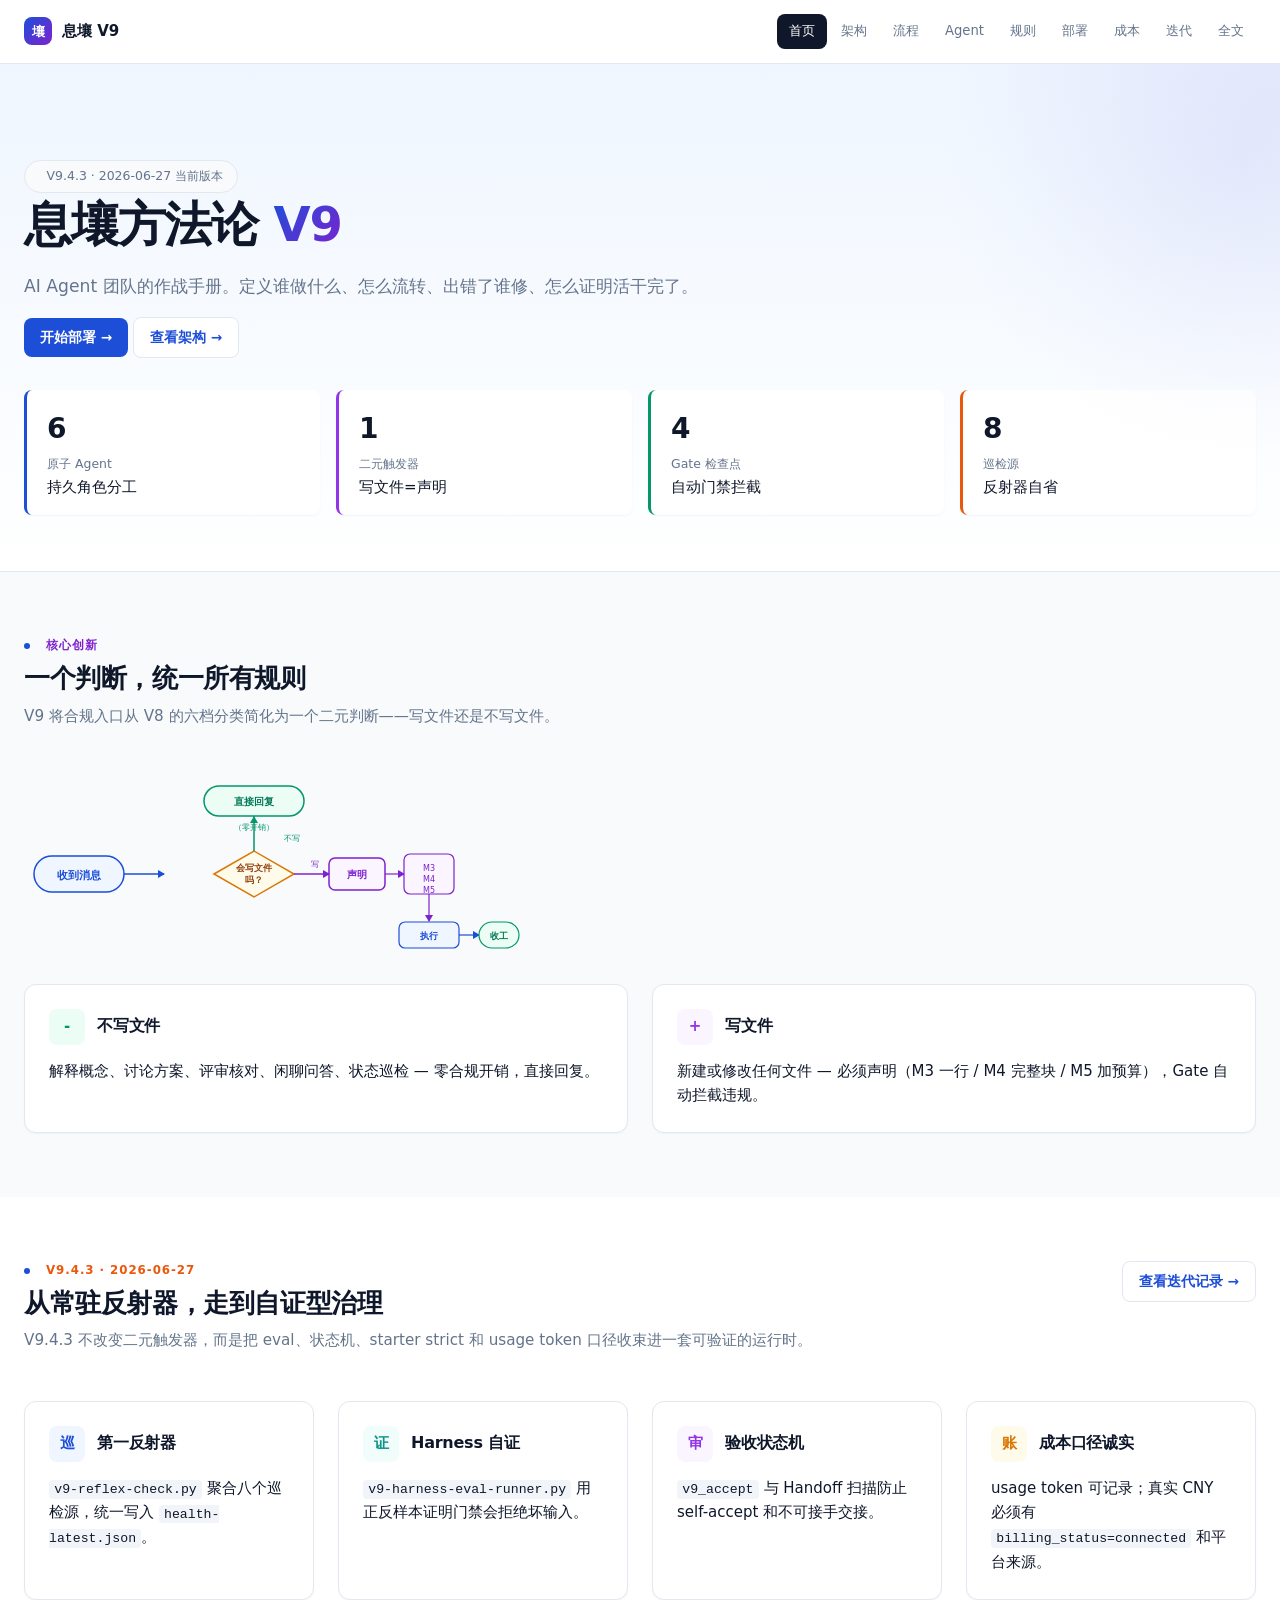
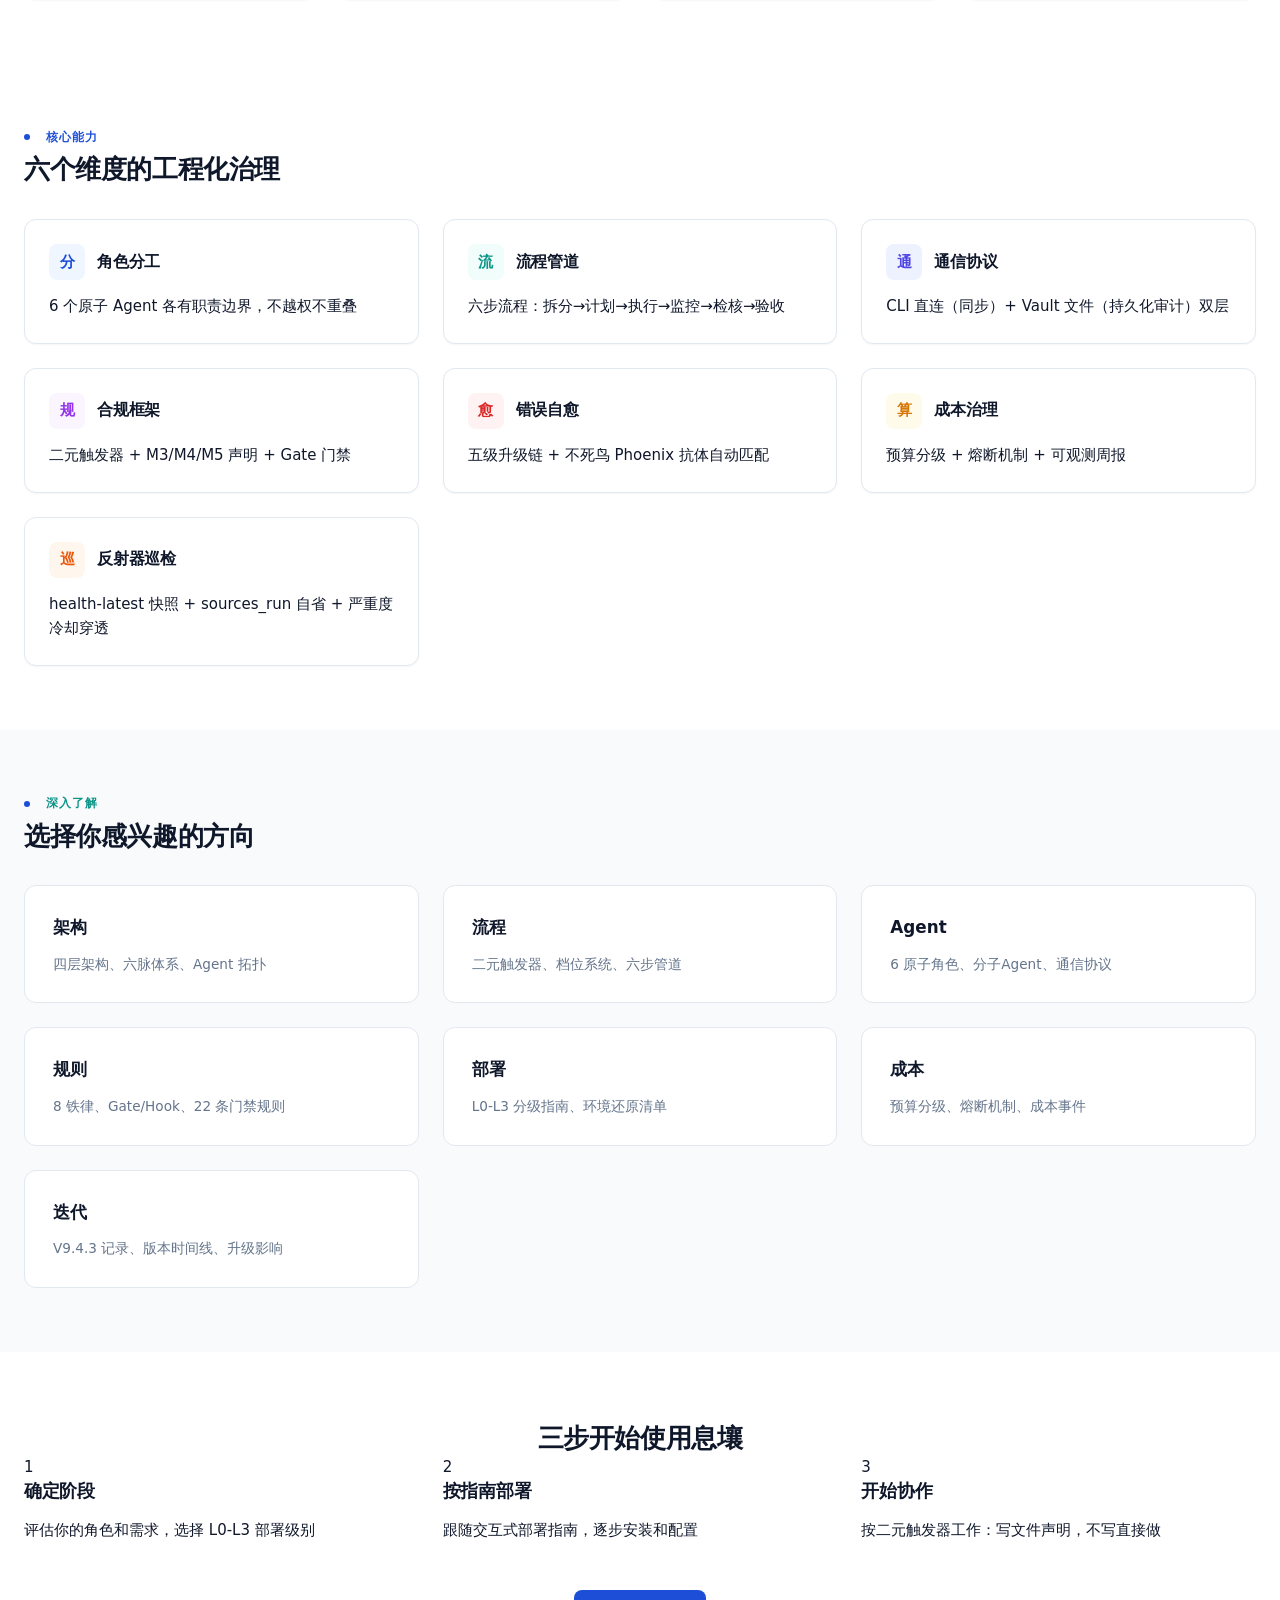
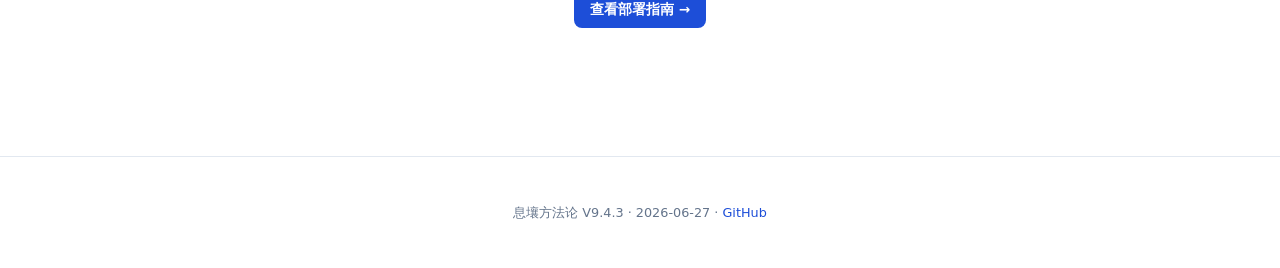
==== commit c2c989a0: "docs: publish V9.4.3 release notes" ====
--- a/index.html
+++ b/index.html
@@ -46,7 +46,7 @@
   <div class="container">
     <span class="hero-meta">
       <span class="pulse"></span>
-      V9.3.0 · 2026-06-26 当前版本
+      V9.4.3 · 2026-06-27 当前版本
     </span>
     <h1>息壤方法论 <span class="accent">V9</span></h1>
     <p class="lead">AI Agent 团队的作战手册。定义谁做什么、怎么流转、出错了谁修、怎么证明活干完了。</p>
@@ -71,7 +71,7 @@
         <div class="hero-stat-sub">自动门禁拦截</div>
       </div>
       <div class="hero-stat clr-orange">
-        <div class="hero-stat-value">4</div>
+        <div class="hero-stat-value">8</div>
         <div class="hero-stat-label">巡检源</div>
         <div class="hero-stat-sub">反射器自省</div>
       </div>
@@ -171,14 +171,14 @@
   </div>
 </section>
 
-<!-- ====== V9.3.0 Release ====== -->
+<!-- ====== V9.4.3 Release ====== -->
 <section>
   <div class="container">
     <div class="section-header">
       <div>
-        <div class="section-eyebrow"><span class="section-eyebrow-dot" style="background:#ea580c"></span> <span style="color:#ea580c">V9.3.0 · 2026-06-26</span></div>
-        <h2 class="section-title">从写入门禁，走到常驻反射器</h2>
-        <p class="section-subtitle">V9.3.0 不改变二元触发器，而是补上反馈链中的评估环节：系统要能证明自己真的看过任务、状态、心跳和规范冲突。</p>
+        <div class="section-eyebrow"><span class="section-eyebrow-dot" style="background:#ea580c"></span> <span style="color:#ea580c">V9.4.3 · 2026-06-27</span></div>
+        <h2 class="section-title">从常驻反射器，走到自证型治理</h2>
+        <p class="section-subtitle">V9.4.3 不改变二元触发器，而是把 eval、状态机、starter strict 和 usage token 口径收束进一套可验证的运行时。</p>
       </div>
       <a href="releases/" class="btn btn-outline">查看迭代记录 →</a>
     </div>
@@ -189,28 +189,28 @@
           <div class="card-icon">巡</div>
           <h3 class="card-title">第一反射器</h3>
         </div>
-        <div class="card-desc"><code>v9-reflex-check.py</code> 聚合四个巡检源，统一写入 <code>health-latest.json</code>。</div>
+        <div class="card-desc"><code>v9-reflex-check.py</code> 聚合八个巡检源，统一写入 <code>health-latest.json</code>。</div>
       </div>
       <div class="card clr-teal">
         <div class="card-header">
           <div class="card-icon">证</div>
-          <h3 class="card-title">自省字段</h3>
-        </div>
-        <div class="card-desc"><code>sources_run</code> 与 <code>sources_failed</code> 区分“跑了且干净”和“没跑”。</div>
+          <h3 class="card-title">Harness 自证</h3>
+        </div>
+        <div class="card-desc"><code>v9-harness-eval-runner.py</code> 用正反样本证明门禁会拒绝坏输入。</div>
       </div>
       <div class="card clr-purple">
         <div class="card-header">
-          <div class="card-icon">规</div>
-          <h3 class="card-title">规范冲突扫描</h3>
-        </div>
-        <div class="card-desc">用规范管辖权索引约束 primary/supporting/inactive 的边界。</div>
+          <div class="card-icon">审</div>
+          <h3 class="card-title">验收状态机</h3>
+        </div>
+        <div class="card-desc"><code>v9_accept</code> 与 Handoff 扫描防止 self-accept 和不可接手交接。</div>
       </div>
       <div class="card clr-amber">
         <div class="card-header">
           <div class="card-icon">账</div>
-          <h3 class="card-title">计费口径标注</h3>
-        </div>
-        <div class="card-desc">真实计费未接入前，周报必须标注 <code>billing_status=not_connected</code>。</div>
+          <h3 class="card-title">成本口径诚实</h3>
+        </div>
+        <div class="card-desc">usage token 可记录；真实 CNY 必须有 <code>billing_status=connected</code> 和平台来源。</div>
       </div>
     </div>
   </div>
@@ -317,7 +317,7 @@
       </a>
       <a href="releases/" class="nav-card clr-orange">
         <div class="nav-card-title">迭代</div>
-        <div class="nav-card-desc">V9.3.0 记录、版本时间线、升级影响</div>
+        <div class="nav-card-desc">V9.4.3 记录、版本时间线、升级影响</div>
       </a>
     </div>
   </div>
@@ -354,7 +354,7 @@
 
 <footer class="footer">
   <div class="container">
-    <p>息壤方法论 V9.3.0 · 2026-06-26 · <a href="https://github.com/disturbo/xirang">GitHub</a></p>
+    <p>息壤方法论 V9.4.3 · 2026-06-27 · <a href="https://github.com/disturbo/xirang">GitHub</a></p>
   </div>
 </footer>
 
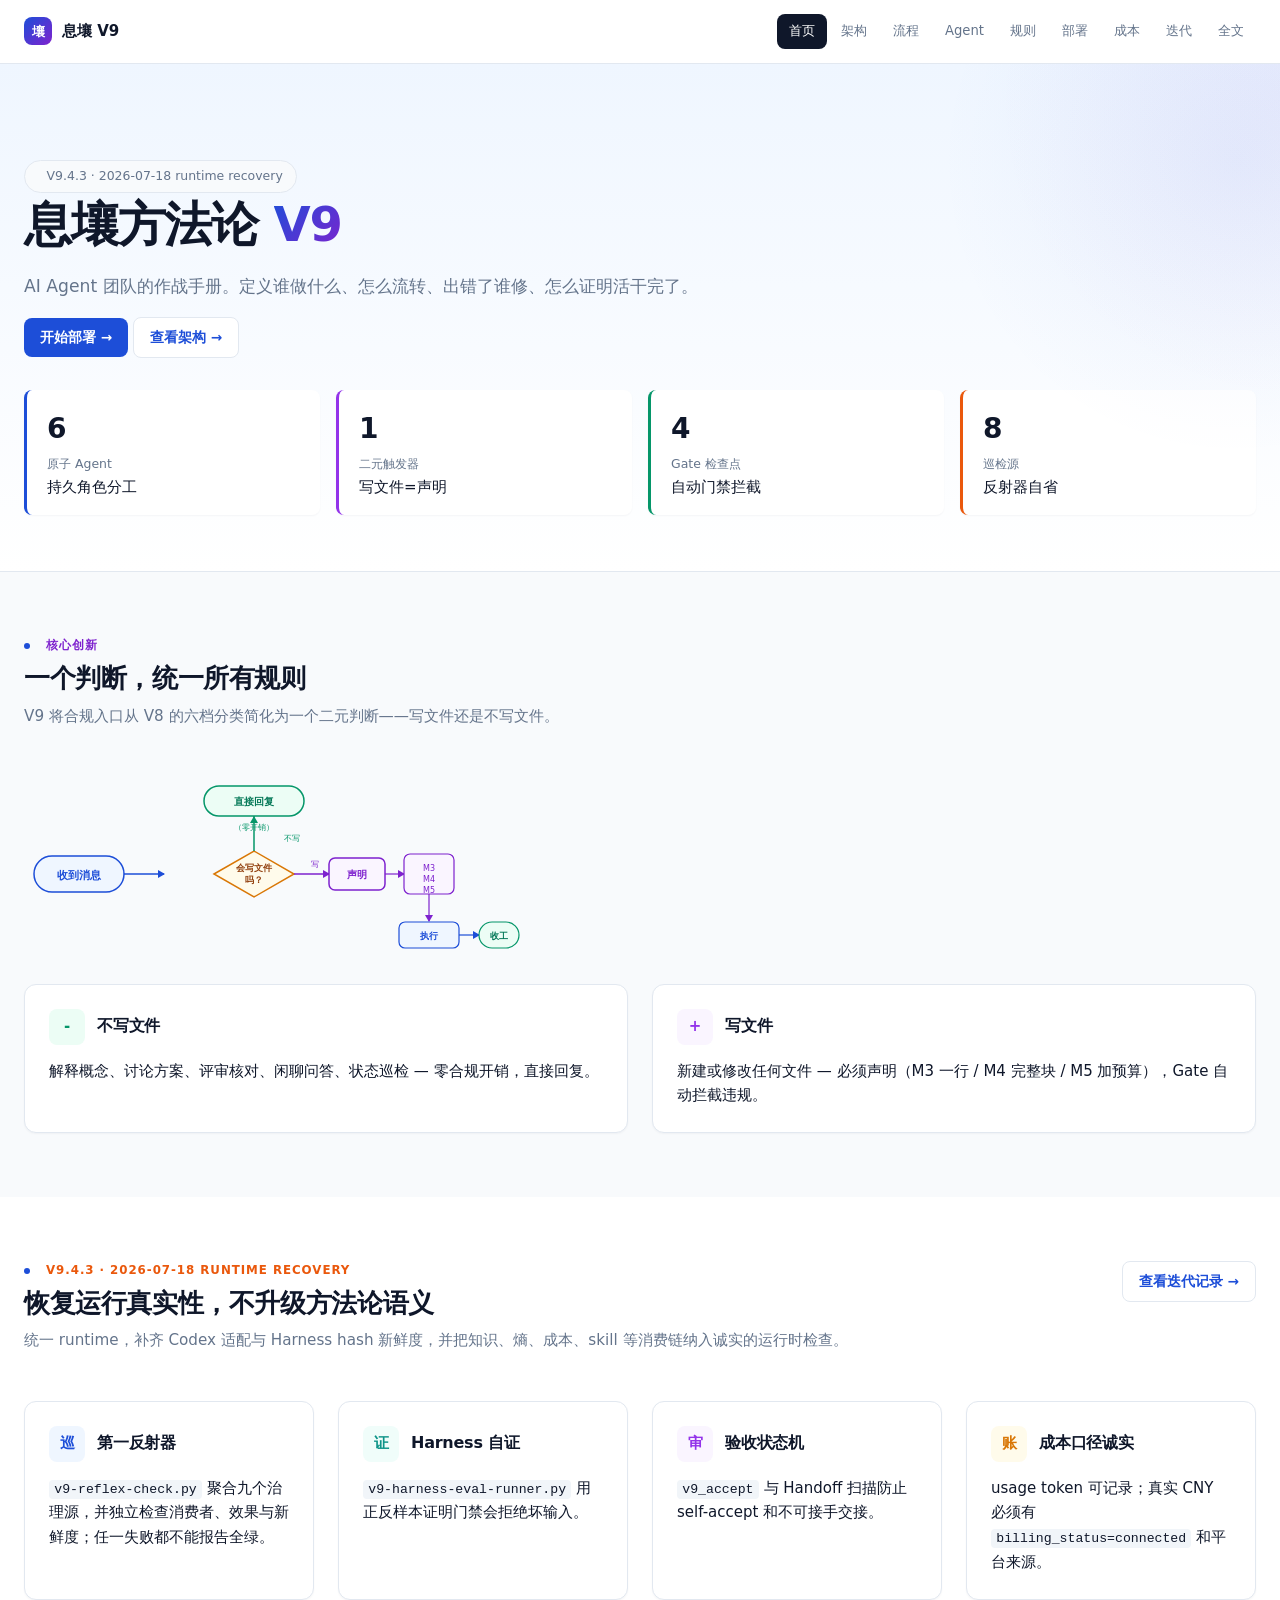
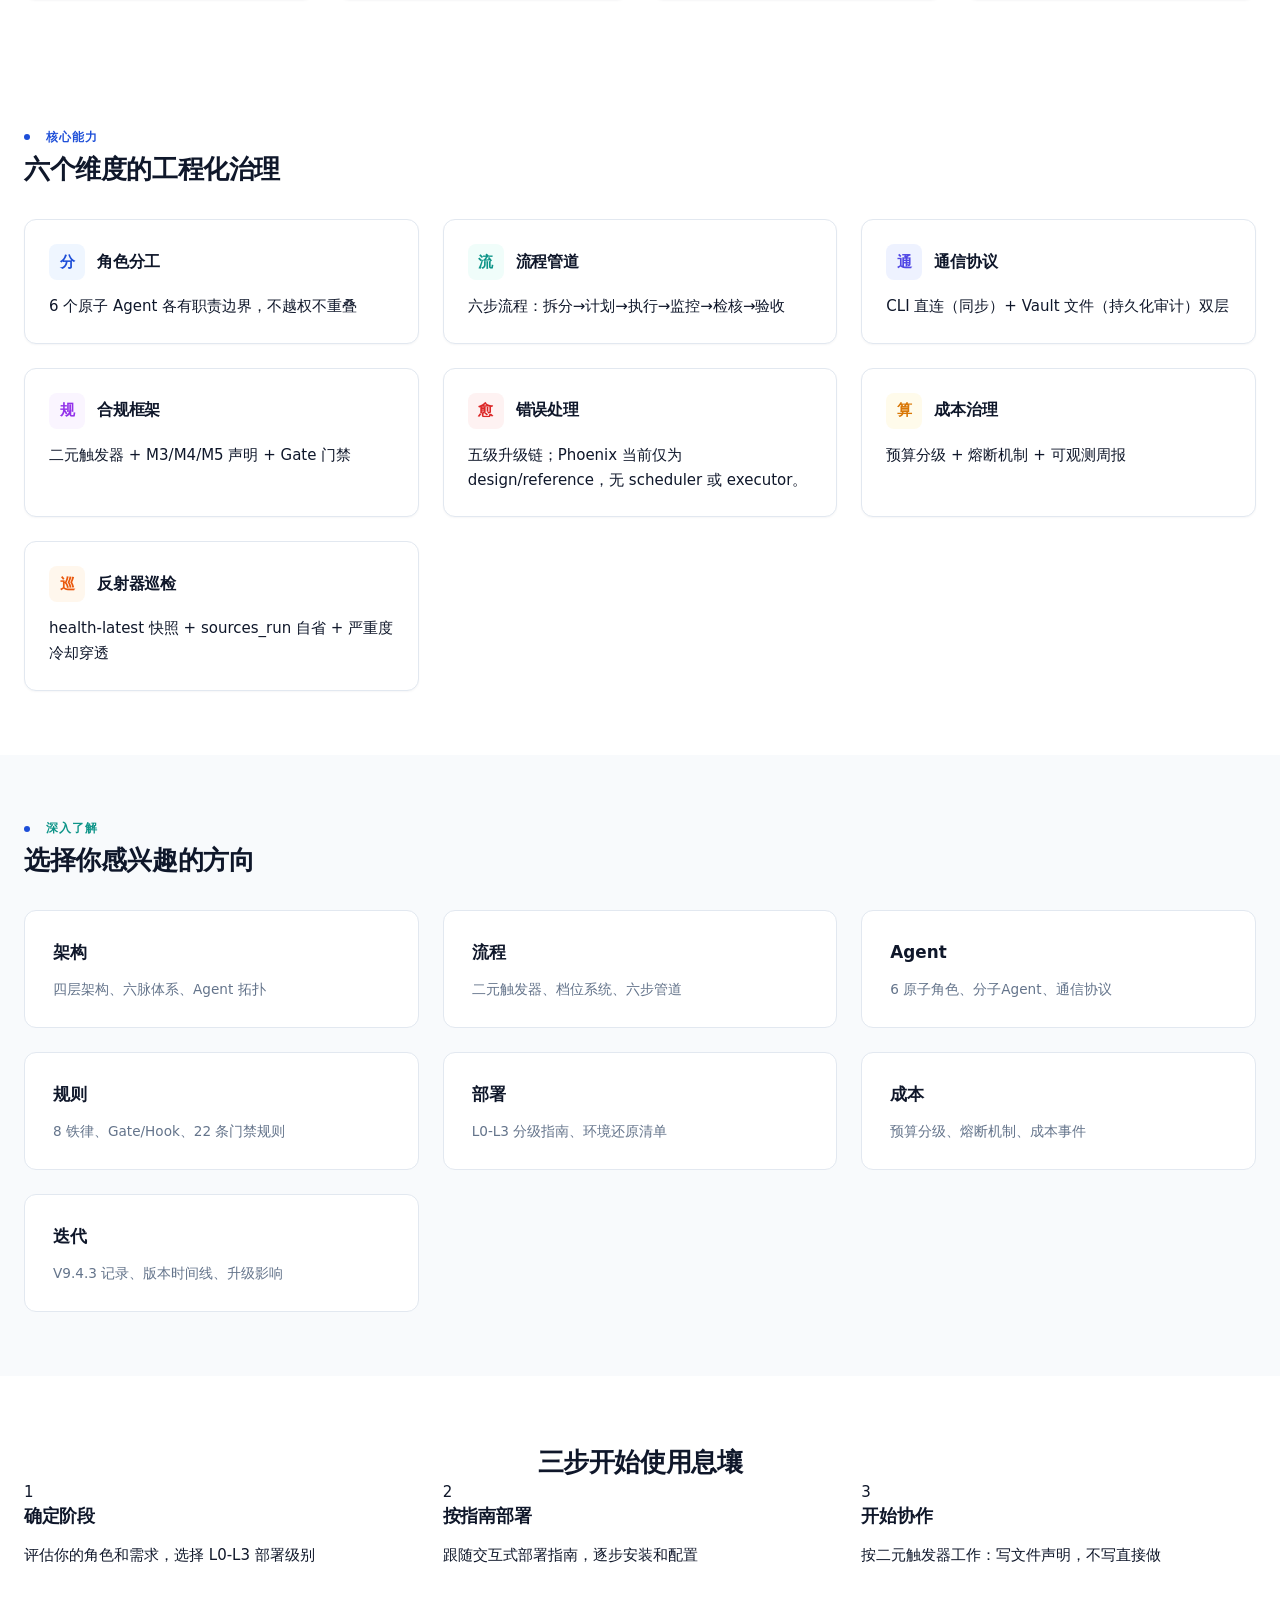
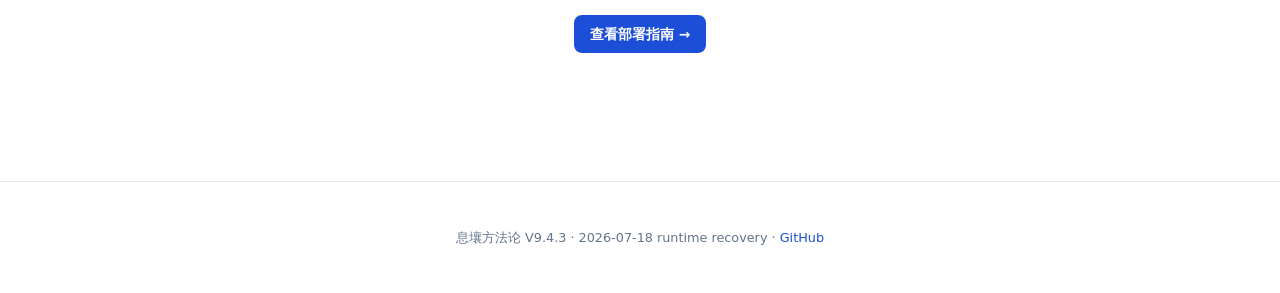
==== commit cc0d018d: "docs: publish V9 runtime recovery status" ====
--- a/index.html
+++ b/index.html
@@ -46,7 +46,7 @@
   <div class="container">
     <span class="hero-meta">
       <span class="pulse"></span>
-      V9.4.3 · 2026-06-27 当前版本
+      V9.4.3 · 2026-07-18 runtime recovery
     </span>
     <h1>息壤方法论 <span class="accent">V9</span></h1>
     <p class="lead">AI Agent 团队的作战手册。定义谁做什么、怎么流转、出错了谁修、怎么证明活干完了。</p>
@@ -176,9 +176,9 @@
   <div class="container">
     <div class="section-header">
       <div>
-        <div class="section-eyebrow"><span class="section-eyebrow-dot" style="background:#ea580c"></span> <span style="color:#ea580c">V9.4.3 · 2026-06-27</span></div>
-        <h2 class="section-title">从常驻反射器，走到自证型治理</h2>
-        <p class="section-subtitle">V9.4.3 不改变二元触发器，而是把 eval、状态机、starter strict 和 usage token 口径收束进一套可验证的运行时。</p>
+        <div class="section-eyebrow"><span class="section-eyebrow-dot" style="background:#ea580c"></span> <span style="color:#ea580c">V9.4.3 · 2026-07-18 runtime recovery</span></div>
+        <h2 class="section-title">恢复运行真实性，不升级方法论语义</h2>
+        <p class="section-subtitle">统一 runtime，补齐 Codex 适配与 Harness hash 新鲜度，并把知识、熵、成本、skill 等消费链纳入诚实的运行时检查。</p>
       </div>
       <a href="releases/" class="btn btn-outline">查看迭代记录 →</a>
     </div>
@@ -189,7 +189,7 @@
           <div class="card-icon">巡</div>
           <h3 class="card-title">第一反射器</h3>
         </div>
-        <div class="card-desc"><code>v9-reflex-check.py</code> 聚合八个巡检源，统一写入 <code>health-latest.json</code>。</div>
+        <div class="card-desc"><code>v9-reflex-check.py</code> 聚合九个治理源，并独立检查消费者、效果与新鲜度；任一失败都不能报告全绿。</div>
       </div>
       <div class="card clr-teal">
         <div class="card-header">
@@ -258,9 +258,9 @@
       <div class="card card-hover clr-red">
         <div class="card-header">
           <div class="card-icon">愈</div>
-          <h3 class="card-title">错误自愈</h3>
-        </div>
-        <div class="card-desc">五级升级链 + 不死鸟 Phoenix 抗体自动匹配</div>
+          <h3 class="card-title">错误处理</h3>
+        </div>
+        <div class="card-desc">五级升级链；Phoenix 当前仅为 design/reference，无 scheduler 或 executor。</div>
       </div>
       <div class="card card-hover clr-amber">
         <div class="card-header">
@@ -354,7 +354,7 @@
 
 <footer class="footer">
   <div class="container">
-    <p>息壤方法论 V9.4.3 · 2026-06-27 · <a href="https://github.com/disturbo/xirang">GitHub</a></p>
+    <p>息壤方法论 V9.4.3 · 2026-07-18 runtime recovery · <a href="https://github.com/disturbo/xirang">GitHub</a></p>
   </div>
 </footer>
 
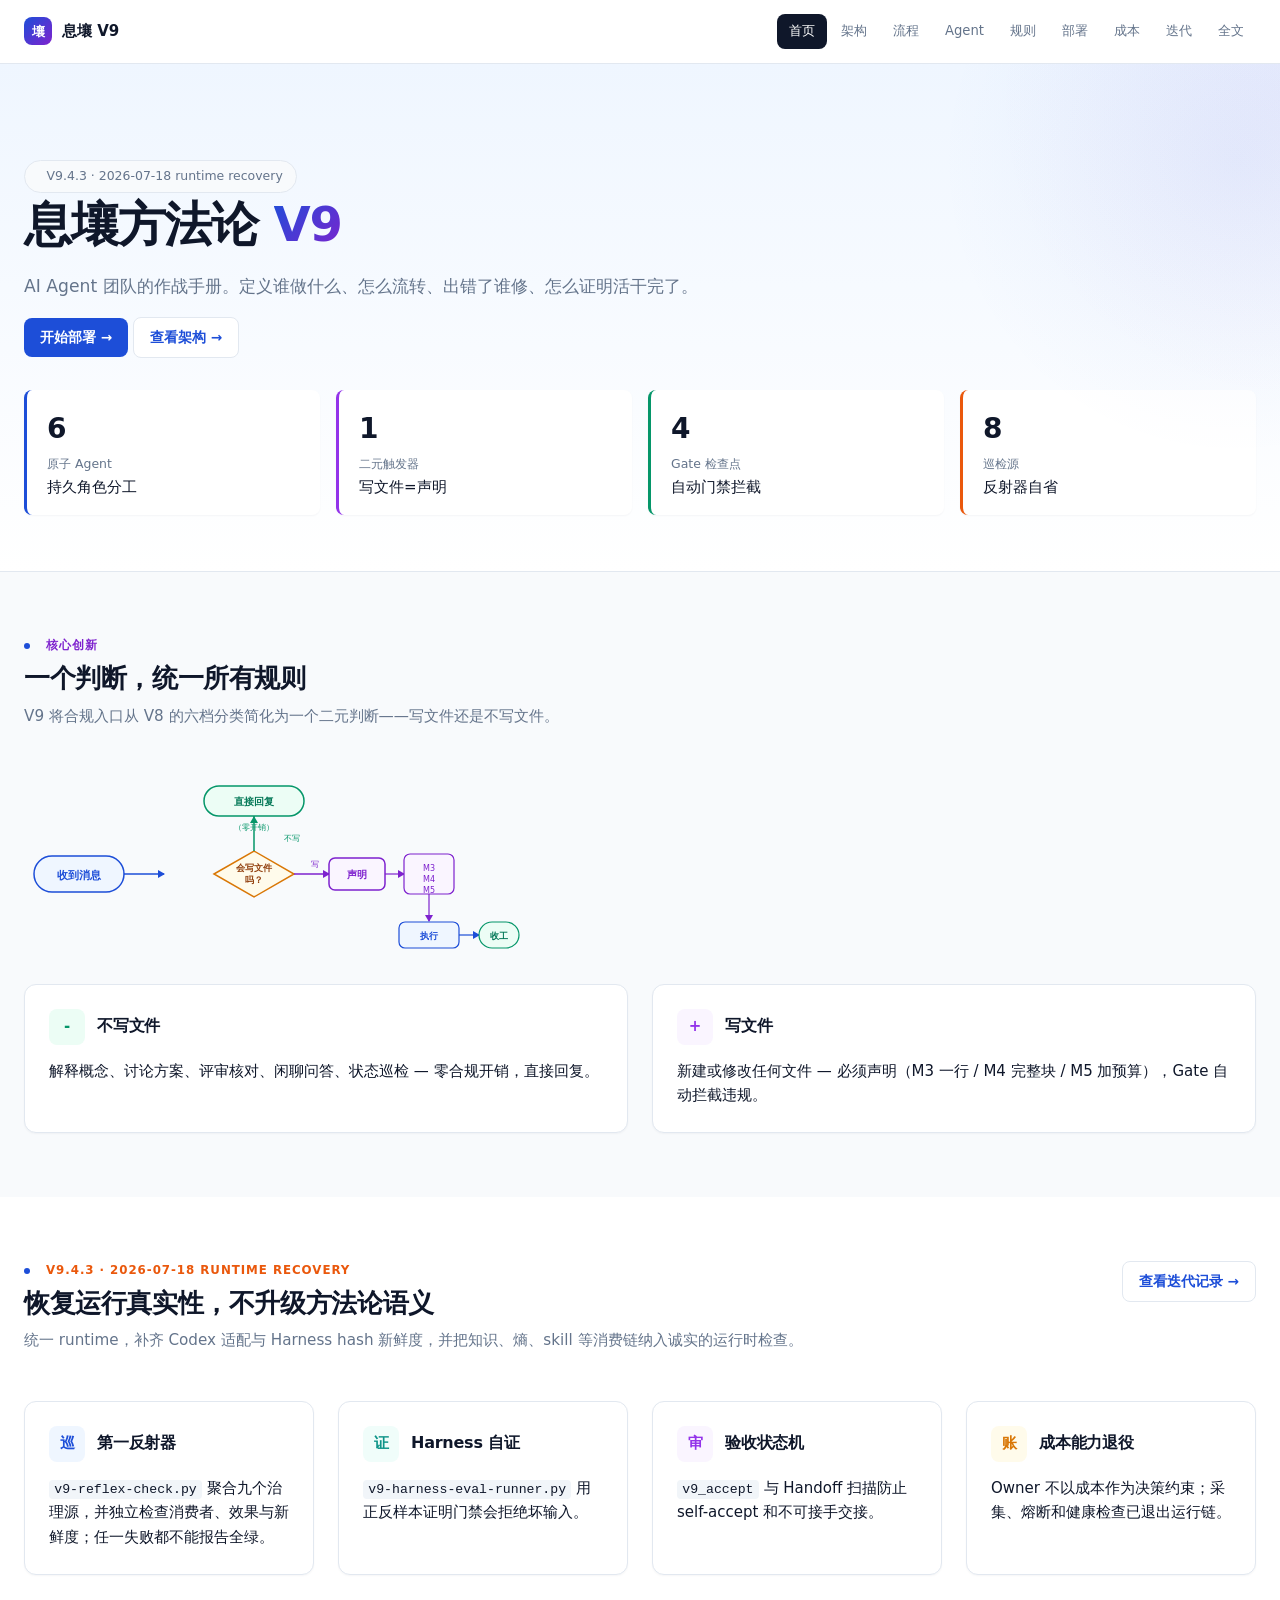
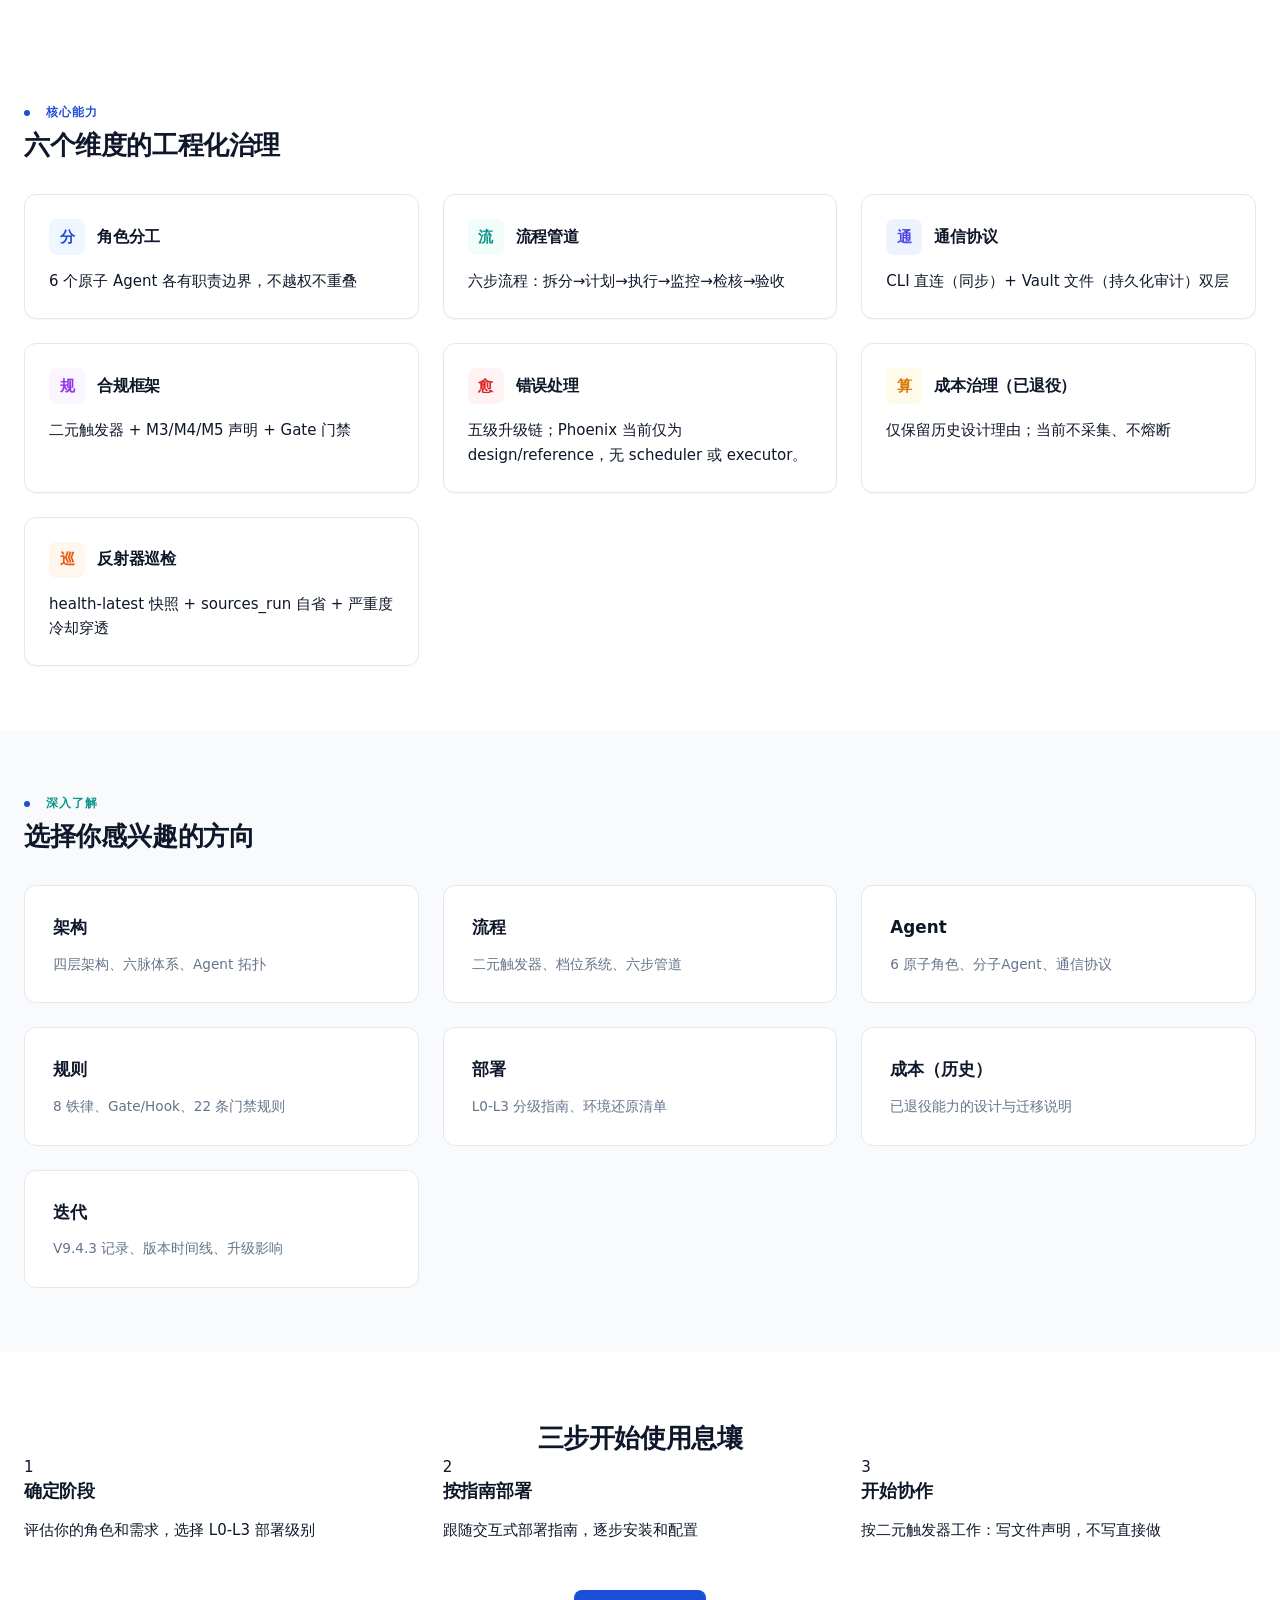
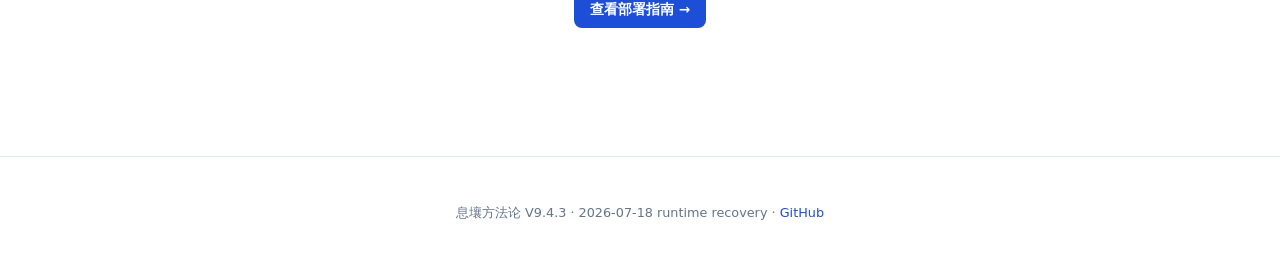
==== commit 687adb8c: "docs: retire cost governance from current V9" ====
--- a/index.html
+++ b/index.html
@@ -178,7 +178,7 @@
       <div>
         <div class="section-eyebrow"><span class="section-eyebrow-dot" style="background:#ea580c"></span> <span style="color:#ea580c">V9.4.3 · 2026-07-18 runtime recovery</span></div>
         <h2 class="section-title">恢复运行真实性，不升级方法论语义</h2>
-        <p class="section-subtitle">统一 runtime，补齐 Codex 适配与 Harness hash 新鲜度，并把知识、熵、成本、skill 等消费链纳入诚实的运行时检查。</p>
+        <p class="section-subtitle">统一 runtime，补齐 Codex 适配与 Harness hash 新鲜度，并把知识、熵、skill 等消费链纳入诚实的运行时检查。</p>
       </div>
       <a href="releases/" class="btn btn-outline">查看迭代记录 →</a>
     </div>
@@ -208,9 +208,9 @@
       <div class="card clr-amber">
         <div class="card-header">
           <div class="card-icon">账</div>
-          <h3 class="card-title">成本口径诚实</h3>
-        </div>
-        <div class="card-desc">usage token 可记录；真实 CNY 必须有 <code>billing_status=connected</code> 和平台来源。</div>
+          <h3 class="card-title">成本能力退役</h3>
+        </div>
+        <div class="card-desc">Owner 不以成本作为决策约束；采集、熔断和健康检查已退出运行链。</div>
       </div>
     </div>
   </div>
@@ -265,9 +265,9 @@
       <div class="card card-hover clr-amber">
         <div class="card-header">
           <div class="card-icon">算</div>
-          <h3 class="card-title">成本治理</h3>
-        </div>
-        <div class="card-desc">预算分级 + 熔断机制 + 可观测周报</div>
+          <h3 class="card-title">成本治理（已退役）</h3>
+        </div>
+        <div class="card-desc">仅保留历史设计理由；当前不采集、不熔断</div>
       </div>
       <div class="card card-hover clr-orange">
         <div class="card-header">
@@ -312,8 +312,8 @@
         <div class="nav-card-desc">L0-L3 分级指南、环境还原清单</div>
       </a>
       <a href="cost/" class="nav-card clr-amber">
-        <div class="nav-card-title">成本</div>
-        <div class="nav-card-desc">预算分级、熔断机制、成本事件</div>
+        <div class="nav-card-title">成本（历史）</div>
+        <div class="nav-card-desc">已退役能力的设计与迁移说明</div>
       </a>
       <a href="releases/" class="nav-card clr-orange">
         <div class="nav-card-title">迭代</div>
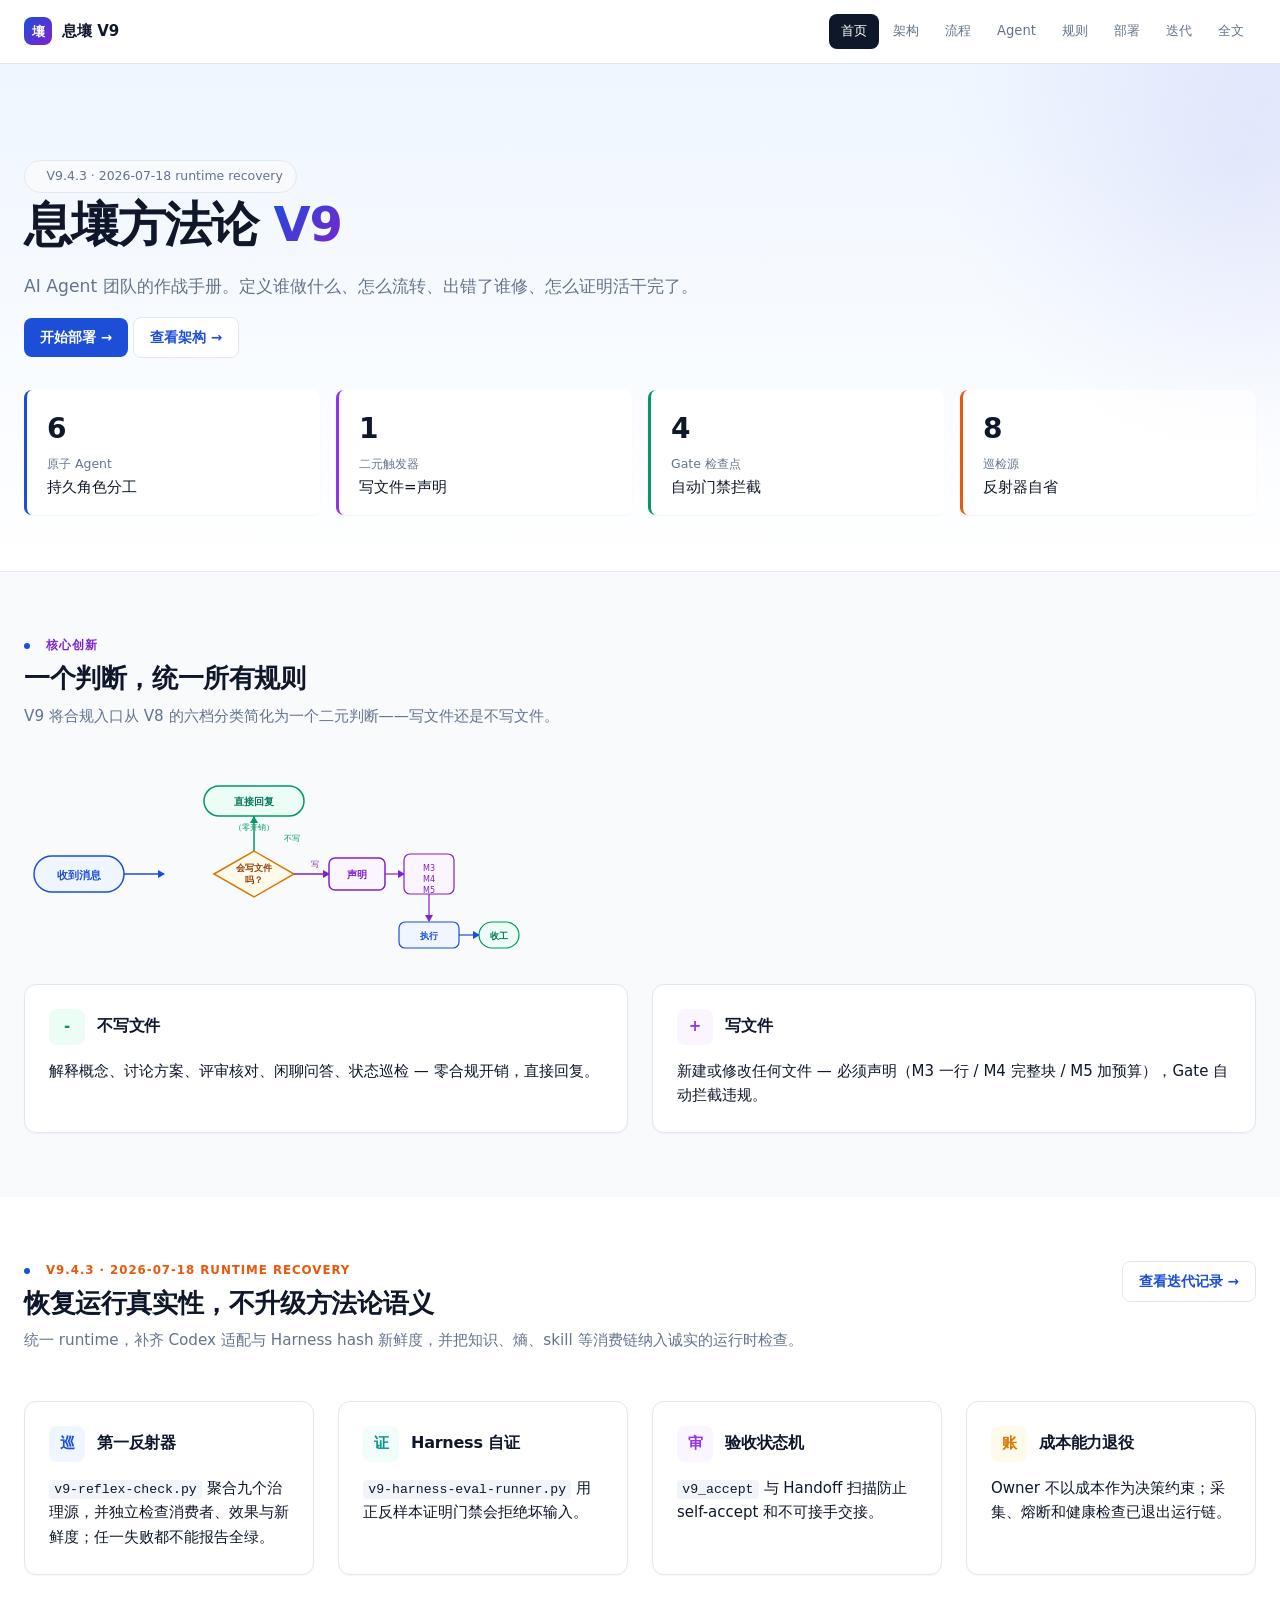
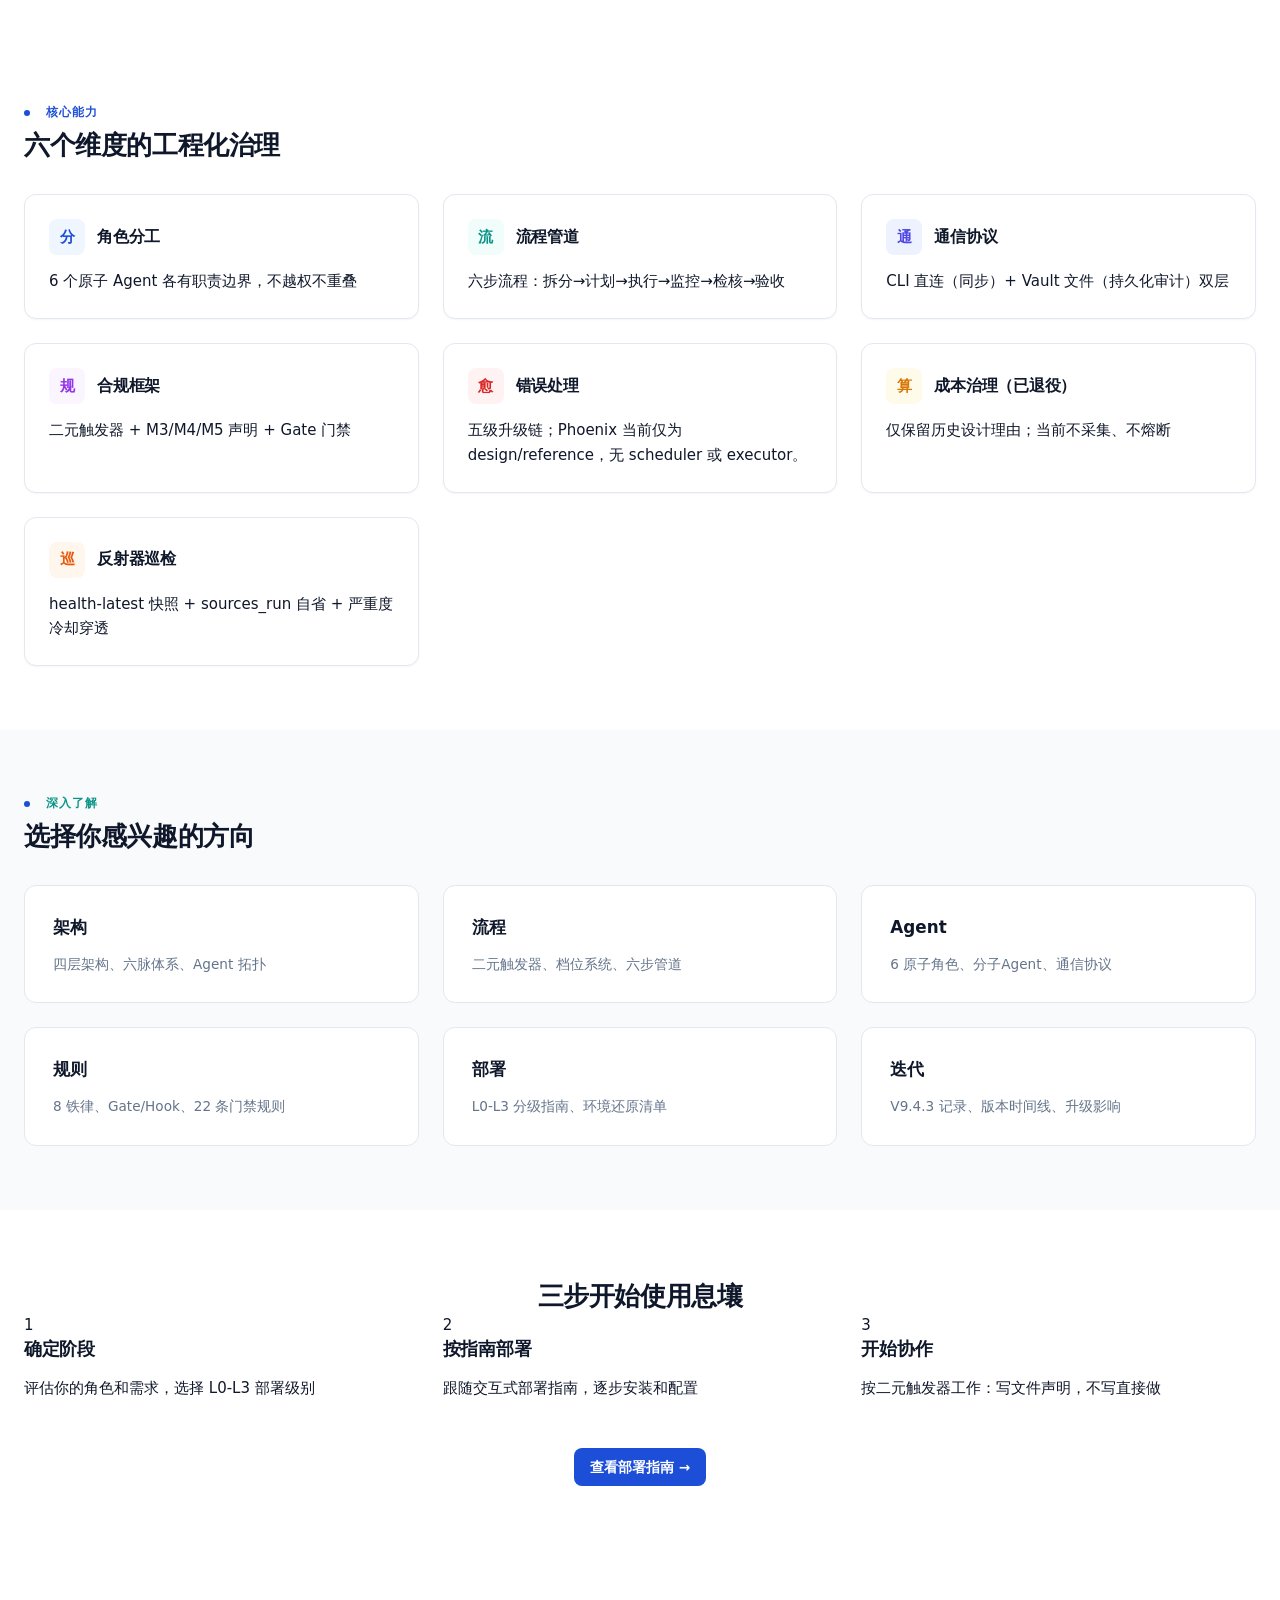
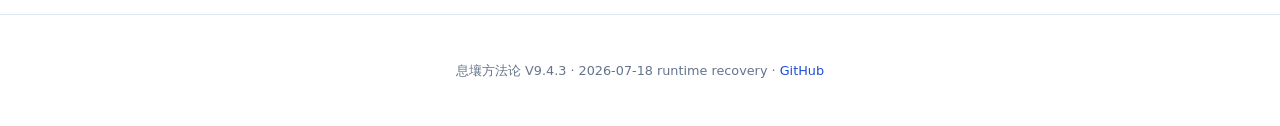
==== commit 2cf9ff76: "docs: retire cost capability from current site" ====
--- a/index.html
+++ b/index.html
@@ -22,7 +22,6 @@
       <a href="agents/">Agent</a>
       <a href="rules/">规则</a>
       <a href="deploy/">部署</a>
-      <a href="cost/">成本</a>
       <a href="releases/">迭代</a>
       <a href="methodology/">全文</a>
     </div>
@@ -35,7 +34,6 @@
     <a href="agents/">Agent</a>
     <a href="rules/">规则</a>
     <a href="deploy/">部署</a>
-    <a href="cost/">成本</a>
     <a href="releases/">迭代</a>
       <a href="methodology/">全文</a>
   </div>
@@ -311,10 +309,6 @@
         <div class="nav-card-title">部署</div>
         <div class="nav-card-desc">L0-L3 分级指南、环境还原清单</div>
       </a>
-      <a href="cost/" class="nav-card clr-amber">
-        <div class="nav-card-title">成本（历史）</div>
-        <div class="nav-card-desc">已退役能力的设计与迁移说明</div>
-      </a>
       <a href="releases/" class="nav-card clr-orange">
         <div class="nav-card-title">迭代</div>
         <div class="nav-card-desc">V9.4.3 记录、版本时间线、升级影响</div>
